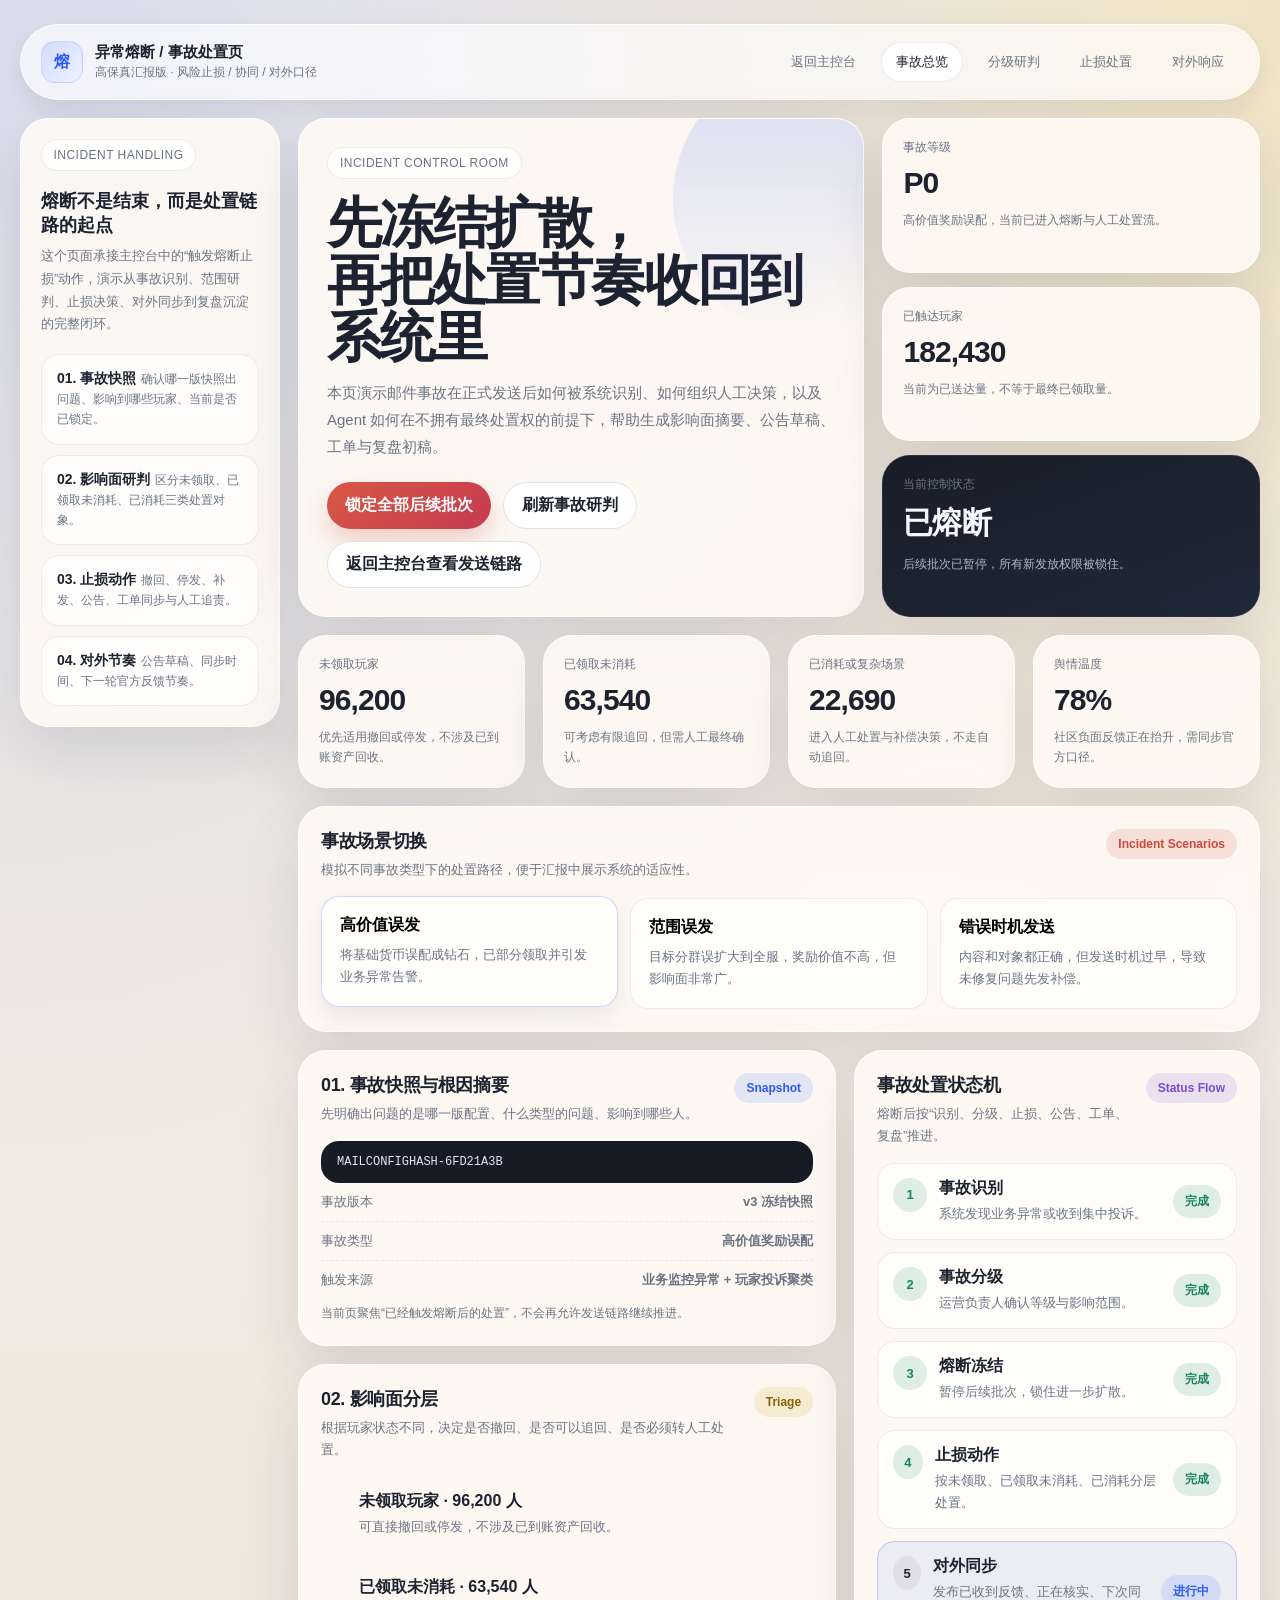
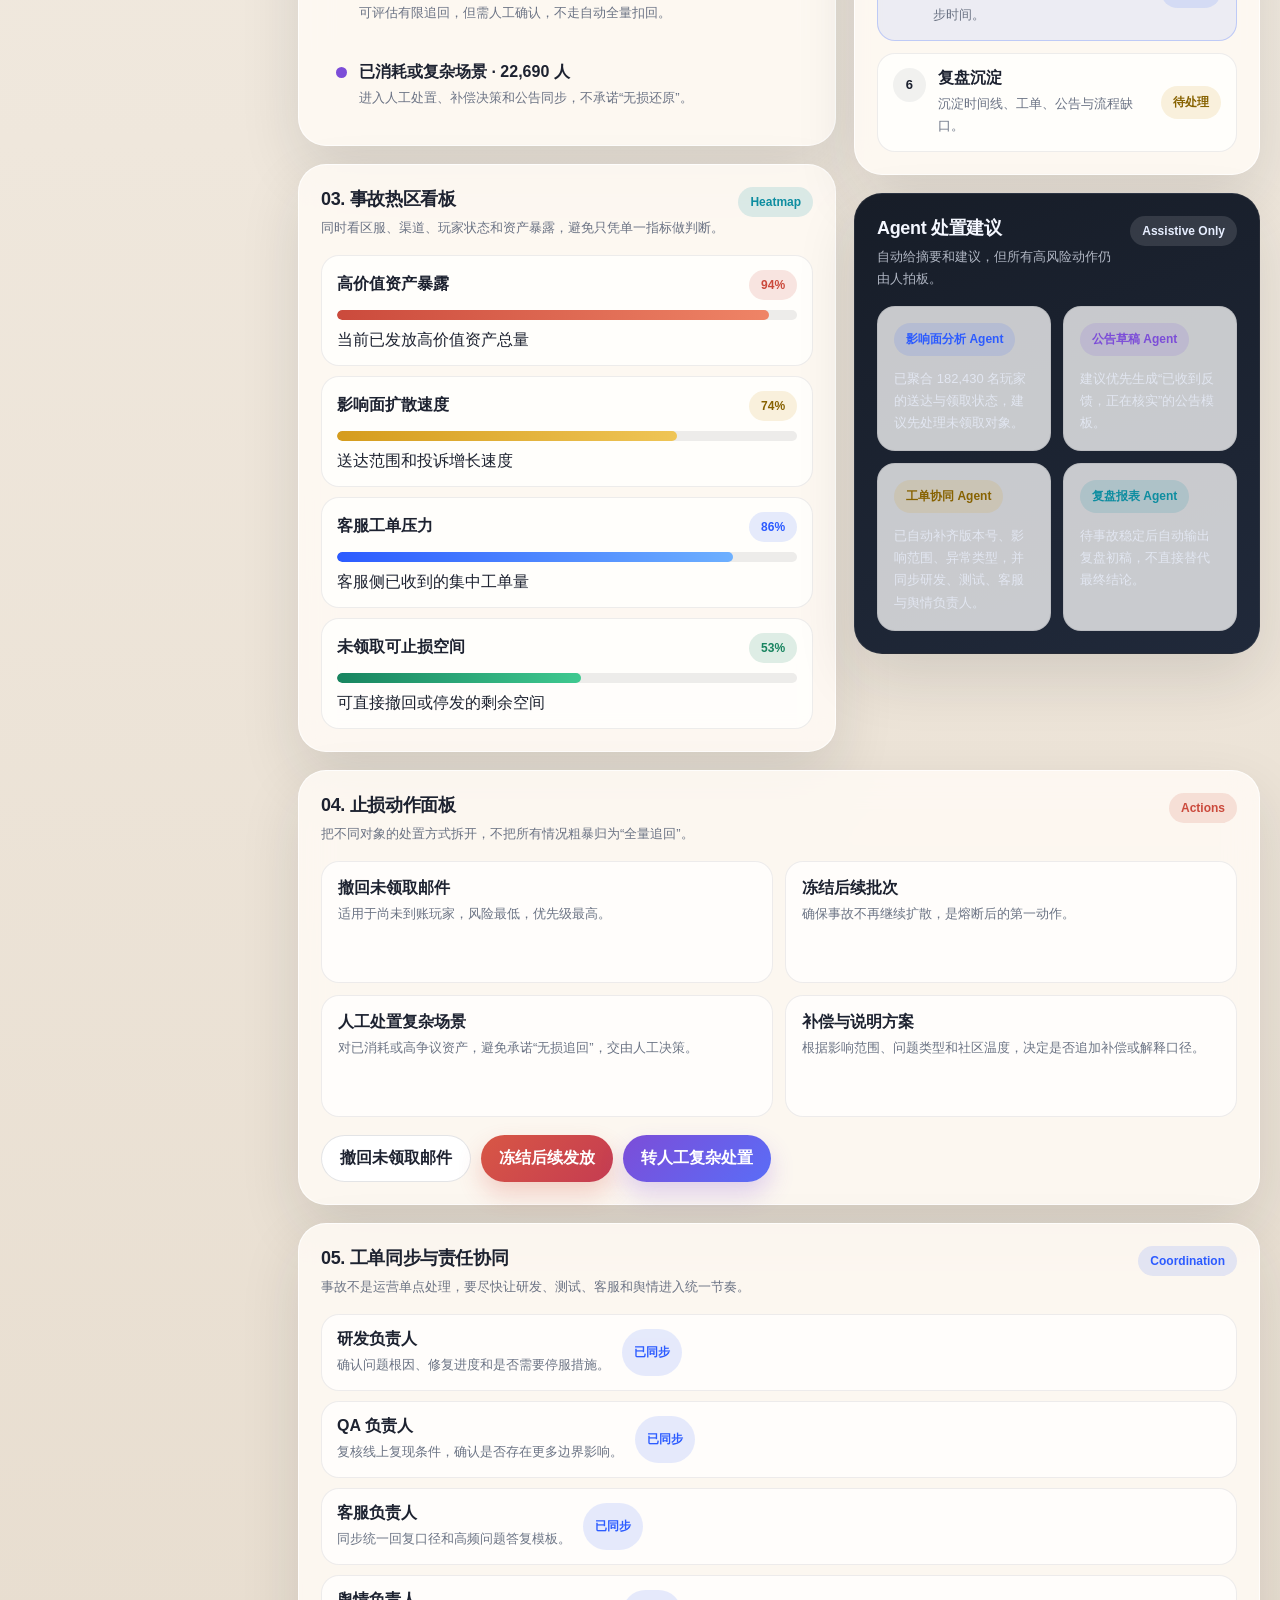
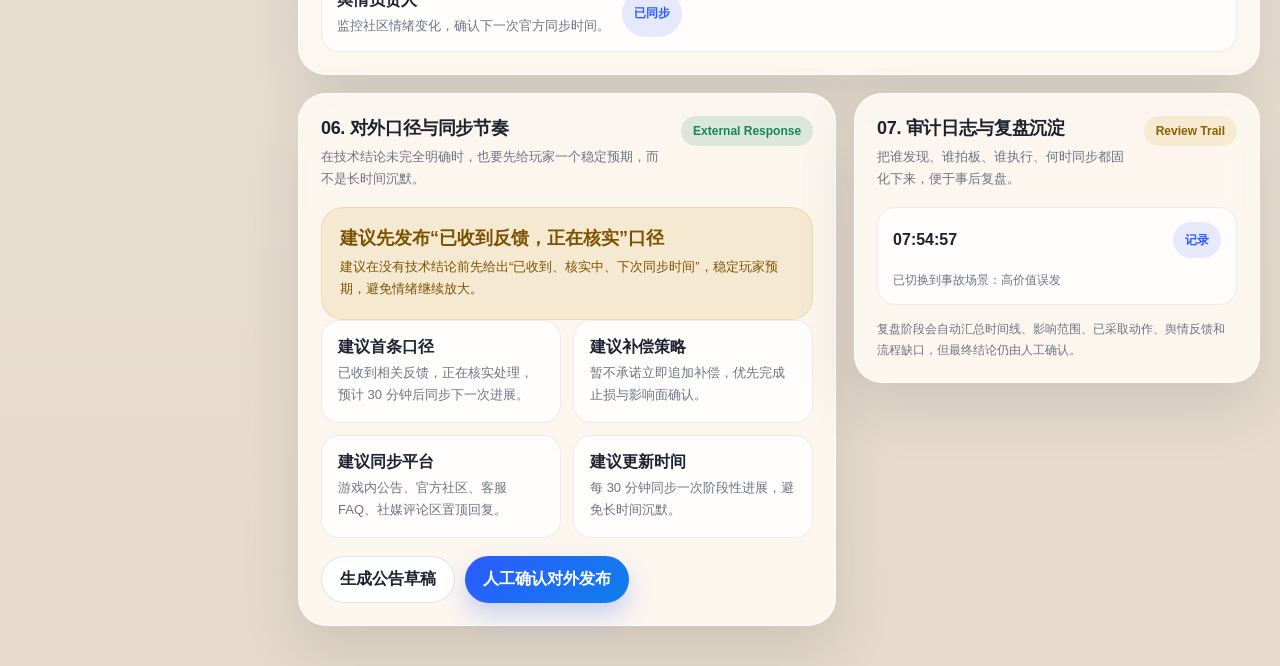
==== incident-response-prototype.html @ aea5e00c "Add mail platform prototype site" ====
<!DOCTYPE html>
<html lang="zh-CN">
<head>
  <meta charset="UTF-8" />
  <meta name="viewport" content="width=device-width, initial-scale=1.0" />
  <title>邮件发放平台原型 · 异常熔断 / 事故处置</title>
  <link rel="stylesheet" href="./prototype-assets/ui.css" />
</head>
<body>
  <div class="app-shell">
    <header class="topbar">
      <div class="brand">
        <div class="brand-mark">熔</div>
        <div class="brand-text">
          <strong>异常熔断 / 事故处置页</strong>
          <span>高保真汇报版 · 风险止损 / 协同 / 对外口径</span>
        </div>
      </div>
      <nav class="topnav">
        <a href="./mail-platform-prototype.html">返回主控台</a>
        <a href="#incidentOverview" class="active">事故总览</a>
        <a href="#triage">分级研判</a>
        <a href="#actions">止损处置</a>
        <a href="#response">对外响应</a>
      </nav>
    </header>

    <div class="layout">
      <aside class="sidebar">
        <div class="hero-eyebrow">Incident Handling</div>
        <h3>熔断不是结束，而是处置链路的起点</h3>
        <p>
          这个页面承接主控台中的“触发熔断止损”动作，演示从事故识别、范围研判、止损决策、对外同步到复盘沉淀的完整闭环。
        </p>
        <div class="side-links">
          <a class="side-link" href="#incidentOverview">
            <strong>01. 事故快照</strong>
            <span>确认哪一版快照出问题、影响到哪些玩家、当前是否已锁定。</span>
          </a>
          <a class="side-link" href="#triage">
            <strong>02. 影响面研判</strong>
            <span>区分未领取、已领取未消耗、已消耗三类处置对象。</span>
          </a>
          <a class="side-link" href="#actions">
            <strong>03. 止损动作</strong>
            <span>撤回、停发、补发、公告、工单同步与人工追责。</span>
          </a>
          <a class="side-link" href="#response">
            <strong>04. 对外节奏</strong>
            <span>公告草稿、同步时间、下一轮官方反馈节奏。</span>
          </a>
        </div>
      </aside>

      <main class="content">
        <section id="incidentOverview" class="hero-grid">
          <article class="hero-card">
            <div class="hero-eyebrow">Incident Control Room</div>
            <h1>先冻结扩散，<br />再把处置节奏收回到系统里</h1>
            <p>
              本页演示邮件事故在正式发送后如何被系统识别、如何组织人工决策，以及 Agent 如何在不拥有最终处置权的前提下，帮助生成影响面摘要、公告草稿、工单与复盘初稿。
            </p>
            <div class="hero-actions">
              <button class="btn btn-danger" id="btnLockAll">锁定全部后续批次</button>
              <button class="btn btn-secondary" id="btnRefreshIncident">刷新事故研判</button>
              <a class="btn btn-secondary" href="./mail-platform-prototype.html">返回主控台查看发送链路</a>
            </div>
          </article>

          <div class="metric-rail">
            <article class="metric-card">
              <small>事故等级</small>
              <strong id="incidentLevel">P0</strong>
              <p id="incidentLevelCopy">高价值资产误发，已触发系统熔断，需立即研判影响范围。</p>
            </article>
            <article class="metric-card">
              <small>已触达玩家</small>
              <strong id="incidentReach">182,430</strong>
              <p id="incidentReachCopy">当前为已送达量，不等于最终已领取量。</p>
            </article>
            <article class="metric-card dark-card">
              <small>当前控制状态</small>
              <strong id="incidentControl">已熔断</strong>
              <p id="incidentControlCopy">后续批次已暂停，进入事故处置流。</p>
            </article>
          </div>
        </section>

        <section class="summary-grid">
          <article class="metric-card">
            <small>未领取玩家</small>
            <strong id="metricUnread">96,200</strong>
            <p>优先适用撤回或停发，不涉及已到账资产回收。</p>
          </article>
          <article class="metric-card">
            <small>已领取未消耗</small>
            <strong id="metricClaimed">63,540</strong>
            <p>可考虑有限追回，但需人工最终确认。</p>
          </article>
          <article class="metric-card">
            <small>已消耗或复杂场景</small>
            <strong id="metricConsumed">22,690</strong>
            <p>进入人工处置与补偿决策，不走自动追回。</p>
          </article>
          <article class="metric-card">
            <small>舆情温度</small>
            <strong id="metricSentiment">78%</strong>
            <p>社区负面反馈正在抬升，需同步官方口径。</p>
          </article>
        </section>

        <section class="card">
          <div class="section-head">
            <div>
              <h2>事故场景切换</h2>
              <p>模拟不同事故类型下的处置路径，便于汇报中展示系统的适应性。</p>
            </div>
            <span class="pill red">Incident Scenarios</span>
          </div>
          <div class="scenario-row" id="incidentScenarios"></div>
        </section>

        <section id="triage" class="incident-grid">
          <div class="stack">
            <article class="card">
              <div class="section-head">
                <div>
                  <h2>01. 事故快照与根因摘要</h2>
                  <p>先明确出问题的是哪一版配置、什么类型的问题、影响到哪些人。</p>
                </div>
                <span class="pill blue">Snapshot</span>
              </div>
              <div class="snapshot-box">
                <div class="hash-box" id="incidentHash">MAILCONFIGHASH-6FD21A3B</div>
                <div class="snapshot-row">
                  <span>事故版本</span>
                  <strong id="incidentVersion">v3 冻结快照</strong>
                </div>
                <div class="snapshot-row">
                  <span>事故类型</span>
                  <strong id="incidentType">高价值奖励误配</strong>
                </div>
                <div class="snapshot-row">
                  <span>触发来源</span>
                  <strong id="incidentSource">业务监控异常 + 玩家投诉聚类</strong>
                </div>
              </div>
              <div class="helper" id="incidentHint">
                当前页聚焦“已经触发熔断后的处置”，不会再允许发送链路继续推进。
              </div>
            </article>

            <article class="card">
              <div class="section-head">
                <div>
                  <h2>02. 影响面分层</h2>
                  <p>根据玩家状态不同，决定是否撤回、是否可以追回、是否必须转人工处置。</p>
                </div>
                <span class="pill gold">Triage</span>
              </div>
              <div class="checklist" id="triageList"></div>
            </article>

            <article class="card">
              <div class="section-head">
                <div>
                  <h2>03. 事故热区看板</h2>
                  <p>同时看区服、渠道、玩家状态和资产暴露，避免只凭单一指标做判断。</p>
                </div>
                <span class="pill teal">Heatmap</span>
              </div>
              <div class="heatmap" id="incidentHeatmap"></div>
            </article>
          </div>

          <div class="stack">
            <article class="card">
              <div class="section-head">
                <div>
                  <h2>事故处置状态机</h2>
                  <p>熔断后按“识别、分级、止损、公告、工单、复盘”推进。</p>
                </div>
                <span class="pill violet">Status Flow</span>
              </div>
              <div class="timeline-list" id="incidentTimeline"></div>
            </article>

            <article class="card dark-card">
              <div class="section-head">
                <div>
                  <h2>Agent 处置建议</h2>
                  <p>自动给摘要和建议，但所有高风险动作仍由人拍板。</p>
                </div>
                <span class="pill dark">Assistive Only</span>
              </div>
              <div class="agent-grid" id="incidentAgents"></div>
            </article>
          </div>
        </section>

        <section id="actions" class="double-grid">
          <article class="card">
            <div class="section-head">
              <div>
                <h2>04. 止损动作面板</h2>
                <p>把不同对象的处置方式拆开，不把所有情况粗暴归为“全量追回”。</p>
              </div>
              <span class="pill red">Actions</span>
            </div>
            <div class="decision-grid" id="actionGrid"></div>
            <div class="action-row">
              <button class="btn btn-secondary" id="btnWithdraw">撤回未领取邮件</button>
              <button class="btn btn-danger" id="btnStopSend">冻结后续发放</button>
              <button class="btn btn-violet" id="btnManualCase">转人工复杂处置</button>
            </div>
          </article>

          <article class="card">
            <div class="section-head">
              <div>
                <h2>05. 工单同步与责任协同</h2>
                <p>事故不是运营单点处理，要尽快让研发、测试、客服和舆情进入统一节奏。</p>
              </div>
              <span class="pill blue">Coordination</span>
            </div>
            <div class="command-list" id="commandList"></div>
          </article>
        </section>

        <section id="response" class="incident-grid">
          <article class="card">
            <div class="section-head">
              <div>
                <h2>06. 对外口径与同步节奏</h2>
                <p>在技术结论未完全明确时，也要先给玩家一个稳定预期，而不是长时间沉默。</p>
              </div>
              <span class="pill green">External Response</span>
            </div>
            <div class="banner warn" id="responseBanner">
              <h3 id="responseTitle">建议先发布“已收到反馈，正在核实”口径</h3>
              <p id="responseCopy">当前事故仍在统计影响范围，建议先给出下一次同步时间，避免不确定性放大玩家情绪。</p>
            </div>
            <div class="mini-grid" id="responseCards"></div>
            <div class="action-row">
              <button class="btn btn-secondary" id="btnDraftNotice">生成公告草稿</button>
              <button class="btn btn-primary" id="btnConfirmNotice">人工确认对外发布</button>
            </div>
          </article>

          <article class="card">
            <div class="section-head">
              <div>
                <h2>07. 审计日志与复盘沉淀</h2>
                <p>把谁发现、谁拍板、谁执行、何时同步都固化下来，便于事后复盘。</p>
              </div>
              <span class="pill gold">Review Trail</span>
            </div>
            <div class="log-list" id="incidentLogs"></div>
            <div class="footer-note">
              复盘阶段会自动汇总时间线、影响范围、已采取动作、舆情反馈和流程缺口，但最终结论仍由人工确认。
            </div>
          </article>
        </section>
      </main>
    </div>
  </div>

  <script>
    const incidentScenarios = {
      reward: {
        key: "reward",
        name: "高价值误发",
        desc: "将基础货币误配成钻石，已部分领取并引发业务异常告警。",
        level: "P0",
        type: "高价值奖励误配",
        reach: 182430,
        unread: 96200,
        claimed: 63540,
        consumed: 22690,
        sentiment: 78,
        source: "业务监控异常 + 玩家投诉聚类",
        response: "建议先发布“已收到反馈，正在核实”口径"
      },
      segment: {
        key: "segment",
        name: "范围误发",
        desc: "目标分群误扩大到全服，奖励价值不高，但影响面非常广。",
        level: "P1",
        type: "目标范围漂移",
        reach: 628500,
        unread: 371200,
        claimed: 191300,
        consumed: 66000,
        sentiment: 64,
        source: "目标人数偏差告警 + 客服集中反馈",
        response: "建议先解释受影响范围，并同步下一轮核实节点"
      },
      schedule: {
        key: "schedule",
        name: "错误时机发送",
        desc: "内容和对象都正确，但发送时机过早，导致未修复问题先发补偿。",
        level: "P2",
        type: "发送窗口配置错误",
        reach: 86420,
        unread: 47200,
        claimed: 28140,
        consumed: 11080,
        sentiment: 42,
        source: "研发未确认修复 + 社区误解补偿含义",
        response: "建议先同步修复进度，再说明补偿目的"
      }
    };

    const incidentState = {
      current: "reward",
      locked: true,
      noticeDrafted: false,
      noticeApproved: false,
      actions: [],
      logs: []
    };

    const triageTemplates = {
      unread: ["red", "未领取玩家", "可直接撤回或停发，不涉及已到账资产回收。"],
      claimed: ["gold", "已领取未消耗", "可评估有限追回，但需人工确认，不走自动全量扣回。"],
      consumed: ["violet", "已消耗或复杂场景", "进入人工处置、补偿决策和公告同步，不承诺“无损还原”。"]
    };

    const incidentTimeline = [
      ["detect", "事故识别", "系统发现业务异常或收到集中投诉。"],
      ["grade", "事故分级", "运营负责人确认等级与影响范围。"],
      ["freeze", "熔断冻结", "暂停后续批次，锁住进一步扩散。"],
      ["actions", "止损动作", "按未领取、已领取未消耗、已消耗分层处置。"],
      ["notice", "对外同步", "发布已收到反馈、正在核实、下次同步时间。"],
      ["review", "复盘沉淀", "沉淀时间线、工单、公告与流程缺口。"]
    ];

    const els = {};

    function bind() {
      [
        "incidentScenarios", "incidentLevel", "incidentLevelCopy", "incidentReach", "incidentReachCopy", "incidentControl",
        "incidentControlCopy", "metricUnread", "metricClaimed", "metricConsumed", "metricSentiment", "incidentHash",
        "incidentVersion", "incidentType", "incidentSource", "incidentHint", "triageList", "incidentHeatmap", "incidentTimeline",
        "incidentAgents", "actionGrid", "commandList", "responseBanner", "responseTitle", "responseCopy", "responseCards",
        "incidentLogs", "btnLockAll", "btnRefreshIncident", "btnWithdraw", "btnStopSend", "btnManualCase", "btnDraftNotice",
        "btnConfirmNotice"
      ].forEach((id) => { els[id] = document.getElementById(id); });
    }

    function scenario() {
      return incidentScenarios[incidentState.current];
    }

    function pushLog(text, tone = "info") {
      const time = new Date().toLocaleTimeString("zh-CN", { hour: "2-digit", minute: "2-digit", second: "2-digit" });
      incidentState.logs.unshift({ time, text, tone });
      incidentState.logs = incidentState.logs.slice(0, 8);
    }

    function loadScenario(key) {
      incidentState.current = key;
      incidentState.noticeDrafted = false;
      incidentState.noticeApproved = false;
      incidentState.actions = [];
      incidentState.logs = [];
      pushLog(`已切换到事故场景：${incidentScenarios[key].name}`, "info");
      render();
    }

    function renderScenarioButtons() {
      els.incidentScenarios.innerHTML = "";
      Object.values(incidentScenarios).forEach((item) => {
        const btn = document.createElement("button");
        btn.type = "button";
        btn.className = `scenario-btn ${incidentState.current === item.key ? "active" : ""}`;
        btn.innerHTML = `<strong>${item.name}</strong><p>${item.desc}</p>`;
        btn.addEventListener("click", () => loadScenario(item.key));
        els.incidentScenarios.appendChild(btn);
      });
    }

    function renderSummary() {
      const s = scenario();
      els.incidentLevel.textContent = s.level;
      els.incidentLevelCopy.textContent = `${s.type}，当前已进入熔断与人工处置流。`;
      els.incidentReach.textContent = s.reach.toLocaleString();
      els.incidentReachCopy.textContent = "当前为已送达量，不等于最终已领取量。";
      els.incidentControl.textContent = "已熔断";
      els.incidentControlCopy.textContent = "后续批次已暂停，所有新发放权限被锁住。";
      els.metricUnread.textContent = s.unread.toLocaleString();
      els.metricClaimed.textContent = s.claimed.toLocaleString();
      els.metricConsumed.textContent = s.consumed.toLocaleString();
      els.metricSentiment.textContent = `${s.sentiment}%`;
      els.incidentHash.textContent = "MAILCONFIGHASH-6FD21A3B";
      els.incidentVersion.textContent = "v3 冻结快照";
      els.incidentType.textContent = s.type;
      els.incidentSource.textContent = s.source;
    }

    function renderTriage() {
      const s = scenario();
      const triageData = [
        ["unread", s.unread],
        ["claimed", s.claimed],
        ["consumed", s.consumed]
      ];
      els.triageList.innerHTML = "";
      triageData.forEach(([key, value]) => {
        const [tone, title, desc] = triageTemplates[key];
        const node = document.createElement("div");
        node.className = "check-item";
        node.innerHTML = `
          <span class="dot ${tone}"></span>
          <div>
            <strong>${title} · ${value.toLocaleString()} 人</strong>
            <p>${desc}</p>
          </div>
        `;
        els.triageList.appendChild(node);
      });
    }

    function renderHeatmap() {
      const s = scenario();
      const items = [
        ["red", "高价值资产暴露", s.key === "reward" ? 94 : s.key === "segment" ? 52 : 28, "当前已发放高价值资产总量"],
        ["gold", "影响面扩散速度", s.key === "segment" ? 91 : s.key === "reward" ? 74 : 43, "送达范围和投诉增长速度"],
        ["blue", "客服工单压力", s.key === "segment" ? 79 : s.key === "reward" ? 86 : 48, "客服侧已收到的集中工单量"],
        ["green", "未领取可止损空间", s.unread / s.reach * 100, "可直接撤回或停发的剩余空间"]
      ];
      els.incidentHeatmap.innerHTML = "";
      items.forEach(([tone, title, value, desc]) => {
        const node = document.createElement("div");
        node.className = "heat-item";
        node.innerHTML = `
          <div class="heat-item-head">
            <strong>${title}</strong>
            <span class="pill ${tone}">${Math.round(value)}%</span>
          </div>
          <div class="bar ${tone}"><span style="width:${Math.round(value)}%"></span></div>
          <p style="margin:10px 0 0;">${desc}</p>
        `;
        els.incidentHeatmap.appendChild(node);
      });
    }

    function renderTimeline() {
      els.incidentTimeline.innerHTML = "";
      incidentTimeline.forEach(([key, title, desc], index) => {
        let status = "done";
        if (key === "notice" && !incidentState.noticeApproved) status = incidentState.noticeDrafted ? "active" : "active";
        if (key === "review" && !incidentState.noticeApproved) status = "";
        const node = document.createElement("div");
        node.className = `timeline-card ${status}`.trim();
        node.innerHTML = `
          <div class="timeline-main">
            <div class="step-no">${index + 1}</div>
            <div>
              <strong>${title}</strong>
              <p>${desc}</p>
            </div>
          </div>
          <span class="pill ${status === "done" ? "green" : status === "active" ? "blue" : "gold"}">
            ${status === "done" ? "完成" : status === "active" ? "进行中" : "待处理"}
          </span>
        `;
        els.incidentTimeline.appendChild(node);
      });
    }

    function renderAgents() {
      const s = scenario();
      const cards = [
        ["blue", "影响面分析 Agent", `已聚合 ${s.reach.toLocaleString()} 名玩家的送达与领取状态，建议先处理未领取对象。`],
        ["violet", "公告草稿 Agent", incidentState.noticeDrafted ? "已生成公告草稿，等待人工修改并确认发布时间。" : "建议优先生成“已收到反馈，正在核实”的公告模板。"],
        ["gold", "工单协同 Agent", "已自动补齐版本号、影响范围、异常类型，并同步研发、测试、客服与舆情负责人。"],
        ["teal", "复盘报表 Agent", incidentState.noticeApproved ? "已开始汇总时间线、动作记录和流程缺口。" : "待事故稳定后自动输出复盘初稿，不直接替代最终结论。"]
      ];
      els.incidentAgents.innerHTML = "";
      cards.forEach(([tone, title, desc]) => {
        const card = document.createElement("div");
        card.className = "agent-card";
        card.innerHTML = `<span class="pill ${tone}">${title}</span><p style="margin-top:12px;">${desc}</p>`;
        els.incidentAgents.appendChild(card);
      });
    }

    function renderActions() {
      const cards = [
        ["撤回未领取邮件", "适用于尚未到账玩家，风险最低，优先级最高。"],
        ["冻结后续批次", "确保事故不再继续扩散，是熔断后的第一动作。"],
        ["人工处置复杂场景", "对已消耗或高争议资产，避免承诺“无损追回”，交由人工决策。"],
        ["补偿与说明方案", "根据影响范围、问题类型和社区温度，决定是否追加补偿或解释口径。"]
      ];
      els.actionGrid.innerHTML = "";
      cards.forEach(([title, desc]) => {
        const node = document.createElement("div");
        node.className = "decision-card";
        node.innerHTML = `<strong>${title}</strong><p>${desc}</p>`;
        els.actionGrid.appendChild(node);
      });
    }

    function renderCommands() {
      const items = [
        ["研发负责人", "确认问题根因、修复进度和是否需要停服措施。"],
        ["QA 负责人", "复核线上复现条件，确认是否存在更多边界影响。"],
        ["客服负责人", "同步统一回复口径和高频问题答复模板。"],
        ["舆情负责人", "监控社区情绪变化，确认下一次官方同步时间。"]
      ];
      els.commandList.innerHTML = "";
      items.forEach(([title, desc]) => {
        const node = document.createElement("div");
        node.className = "command-card";
        node.innerHTML = `<div><strong>${title}</strong><p>${desc}</p></div><span class="pill blue">已同步</span>`;
        els.commandList.appendChild(node);
      });
    }

    function renderResponse() {
      const s = scenario();
      els.responseTitle.textContent = s.response;
      els.responseCopy.textContent = "建议在没有技术结论前先给出“已收到、核实中、下次同步时间”，稳定玩家预期，避免情绪继续放大。";

      const cards = [
        ["建议首条口径", "已收到相关反馈，正在核实处理，预计 30 分钟后同步下一次进展。"],
        ["建议补偿策略", s.key === "reward" ? "暂不承诺立即追加补偿，优先完成止损与影响面确认。" : "补偿策略需等影响范围确认后再定。"],
        ["建议同步平台", "游戏内公告、官方社区、客服 FAQ、社媒评论区置顶回复。"],
        ["建议更新时间", "每 30 分钟同步一次阶段性进展，避免长时间沉默。"]
      ];
      els.responseCards.innerHTML = "";
      cards.forEach(([title, desc]) => {
        const node = document.createElement("div");
        node.className = "mini-card";
        node.innerHTML = `<strong>${title}</strong><p>${desc}</p>`;
        els.responseCards.appendChild(node);
      });
    }

    function renderLogs() {
      els.incidentLogs.innerHTML = "";
      incidentState.logs.forEach((entry) => {
        const tone = entry.tone === "danger" ? "red" : entry.tone === "success" ? "green" : entry.tone === "info" ? "blue" : "gold";
        const node = document.createElement("div");
        node.className = "log-item";
        node.innerHTML = `
          <div class="log-head">
            <strong>${entry.time}</strong>
            <span class="pill ${tone}">${entry.tone === "danger" ? "高危" : entry.tone === "success" ? "成功" : entry.tone === "info" ? "记录" : "提示"}</span>
          </div>
          <span>${entry.text}</span>
        `;
        els.incidentLogs.appendChild(node);
      });
    }

    function render() {
      renderScenarioButtons();
      renderSummary();
      renderTriage();
      renderHeatmap();
      renderTimeline();
      renderAgents();
      renderActions();
      renderCommands();
      renderResponse();
      renderLogs();
    }

    function attach() {
      els.btnLockAll.addEventListener("click", () => {
        pushLog("已确认锁定全部后续批次，正式发送权限维持冻结。", "danger");
        render();
      });

      els.btnRefreshIncident.addEventListener("click", () => {
        pushLog("已刷新事故研判：影响范围、领取状态与舆情温度已更新。", "info");
        render();
      });

      els.btnWithdraw.addEventListener("click", () => {
        pushLog("已执行未领取邮件撤回计划，优先回收未到账对象。", "success");
        render();
      });

      els.btnStopSend.addEventListener("click", () => {
        pushLog("后续批次冻结状态已确认，系统不再允许继续扩量发送。", "danger");
        render();
      });

      els.btnManualCase.addEventListener("click", () => {
        pushLog("已将已消耗和高争议对象转入人工处置队列。", "info");
        render();
      });

      els.btnDraftNotice.addEventListener("click", () => {
        incidentState.noticeDrafted = true;
        pushLog("公告草稿已生成，待人工确认正式发布内容。", "success");
        render();
      });

      els.btnConfirmNotice.addEventListener("click", () => {
        incidentState.noticeApproved = true;
        pushLog("人工已确认对外口径，公告进入正式发布节奏。", "success");
        render();
      });
    }

    bind();
    attach();
    loadScenario("reward");
  </script>
</body>
</html>
---- prototype-assets/ui.css ----
:root {
  --bg: #efe7dc;
  --bg-deep: #e5dacb;
  --surface: rgba(255, 251, 245, 0.86);
  --surface-strong: rgba(255, 255, 255, 0.92);
  --surface-dark: #161b25;
  --ink: #1d2230;
  --muted: #6b7384;
  --line: rgba(29, 34, 48, 0.12);
  --line-strong: rgba(29, 34, 48, 0.2);
  --blue: #2c5bff;
  --blue-soft: rgba(44, 91, 255, 0.12);
  --gold: #d59c1d;
  --gold-soft: rgba(213, 156, 29, 0.14);
  --green: #18845f;
  --green-soft: rgba(24, 132, 95, 0.14);
  --red: #cb4a3c;
  --red-soft: rgba(203, 74, 60, 0.14);
  --violet: #7c4dd8;
  --violet-soft: rgba(124, 77, 216, 0.14);
  --teal: #0d8da0;
  --teal-soft: rgba(13, 141, 160, 0.14);
  --shadow: 0 24px 60px rgba(25, 30, 42, 0.12);
  --shadow-soft: 0 10px 24px rgba(25, 30, 42, 0.08);
  --radius-xl: 28px;
  --radius-lg: 22px;
  --radius-md: 18px;
  --radius-sm: 14px;
}

* {
  box-sizing: border-box;
}

html {
  scroll-behavior: smooth;
}

body {
  margin: 0;
  min-height: 100vh;
  color: var(--ink);
  font-family: "Avenir Next", "PingFang SC", "Hiragino Sans GB", "Noto Serif SC", sans-serif;
  background:
    radial-gradient(circle at 0% 0%, rgba(44, 91, 255, 0.15), transparent 30%),
    radial-gradient(circle at 100% 0%, rgba(213, 156, 29, 0.18), transparent 24%),
    linear-gradient(180deg, #f7f2ea 0%, var(--bg) 45%, var(--bg-deep) 100%);
}

a {
  color: inherit;
  text-decoration: none;
}

button,
input,
select,
textarea {
  font: inherit;
}

.app-shell {
  width: min(1520px, calc(100vw - 40px));
  margin: 24px auto 40px;
}

.topbar {
  display: flex;
  align-items: center;
  justify-content: space-between;
  gap: 16px;
  padding: 16px 20px;
  border-radius: 999px;
  background: rgba(255, 255, 255, 0.66);
  border: 1px solid rgba(255, 255, 255, 0.82);
  box-shadow: var(--shadow-soft);
  backdrop-filter: blur(14px);
  margin-bottom: 18px;
}

.brand {
  display: flex;
  align-items: center;
  gap: 12px;
}

.brand-mark {
  width: 42px;
  height: 42px;
  border-radius: 14px;
  background:
    linear-gradient(135deg, rgba(44, 91, 255, 0.22), rgba(44, 91, 255, 0.08)),
    #fff;
  border: 1px solid rgba(44, 91, 255, 0.14);
  display: grid;
  place-items: center;
  font-weight: 900;
  color: var(--blue);
}

.brand-text strong,
.metric-card strong,
.card h2,
.card h3,
.timeline-card strong,
.log-item strong,
.agent-card strong,
.mini-card strong,
.sample-card strong,
.decision-card strong {
  display: block;
}

.brand-text strong {
  font-size: 15px;
}

.brand-text span {
  display: block;
  color: var(--muted);
  font-size: 12px;
  margin-top: 2px;
}

.topnav {
  display: flex;
  align-items: center;
  gap: 10px;
  flex-wrap: wrap;
}

.topnav a {
  padding: 10px 14px;
  border-radius: 999px;
  color: var(--muted);
  font-size: 13px;
  border: 1px solid transparent;
  transition: 160ms ease;
}

.topnav a.active,
.topnav a:hover {
  color: var(--ink);
  background: rgba(255, 255, 255, 0.88);
  border-color: rgba(29, 34, 48, 0.08);
}

.layout {
  display: grid;
  grid-template-columns: 260px minmax(0, 1fr);
  gap: 18px;
  align-items: start;
}

.sidebar,
.card,
.hero-card,
.metric-card {
  background: var(--surface);
  border: 1px solid rgba(255, 255, 255, 0.78);
  box-shadow: var(--shadow);
  backdrop-filter: blur(16px);
}

.sidebar {
  position: sticky;
  top: 24px;
  padding: 20px;
  border-radius: var(--radius-xl);
}

.sidebar .eyebrow,
.hero-eyebrow {
  display: inline-flex;
  align-items: center;
  gap: 8px;
  padding: 8px 12px;
  border-radius: 999px;
  font-size: 12px;
  letter-spacing: 0.04em;
  text-transform: uppercase;
  color: var(--muted);
  background: rgba(255, 255, 255, 0.84);
  border: 1px solid rgba(29, 34, 48, 0.08);
}

.sidebar h3 {
  margin: 18px 0 8px;
  font-size: 18px;
}

.sidebar p {
  margin: 0 0 18px;
  color: var(--muted);
  line-height: 1.75;
  font-size: 13px;
}

.side-links,
.side-metrics {
  display: grid;
  gap: 10px;
}

.side-link,
.side-metric {
  border-radius: var(--radius-md);
  padding: 14px 15px;
  background: rgba(255, 255, 255, 0.76);
  border: 1px solid rgba(29, 34, 48, 0.08);
}

.side-link strong,
.side-metric strong {
  font-size: 14px;
  margin-bottom: 6px;
}

.side-link span,
.side-metric span {
  color: var(--muted);
  font-size: 12px;
  line-height: 1.6;
}

.content {
  display: grid;
  gap: 18px;
}

.hero-grid,
.summary-grid,
.workbench,
.detail-grid,
.double-grid,
.incident-grid {
  display: grid;
  gap: 18px;
}

.hero-grid {
  grid-template-columns: 1.2fr 0.8fr;
}

.hero-card {
  border-radius: var(--radius-xl);
  padding: 28px;
  overflow: hidden;
  position: relative;
}

.hero-card::after {
  content: "";
  position: absolute;
  width: 280px;
  height: 280px;
  right: -90px;
  top: -60px;
  border-radius: 50%;
  background: linear-gradient(180deg, rgba(44, 91, 255, 0.18), rgba(44, 91, 255, 0));
}

.hero-card h1 {
  margin: 16px 0 12px;
  font-family: "Baskerville", "Songti SC", serif;
  font-size: clamp(34px, 4.3vw, 56px);
  line-height: 1.04;
  letter-spacing: -0.04em;
}

.hero-card p {
  max-width: 760px;
  margin: 0;
  color: var(--muted);
  line-height: 1.8;
  font-size: 15px;
}

.hero-actions {
  display: flex;
  flex-wrap: wrap;
  gap: 12px;
  margin-top: 22px;
}

.metric-rail {
  display: grid;
  gap: 14px;
}

.metric-card {
  border-radius: var(--radius-xl);
  padding: 20px;
}

.metric-card small {
  display: block;
  color: var(--muted);
  font-size: 12px;
  margin-bottom: 10px;
}

.metric-card strong {
  font-size: 30px;
  letter-spacing: -0.03em;
}

.metric-card p {
  color: var(--muted);
  font-size: 12px;
  line-height: 1.7;
  margin: 10px 0 0;
}

.summary-grid {
  grid-template-columns: repeat(4, minmax(0, 1fr));
}

.workbench,
.incident-grid {
  grid-template-columns: 1.14fr 0.86fr;
  align-items: start;
}

.stack {
  display: grid;
  gap: 18px;
}

.card {
  border-radius: var(--radius-xl);
  padding: 22px;
}

.section-head {
  display: flex;
  align-items: start;
  justify-content: space-between;
  gap: 14px;
  margin-bottom: 16px;
}

.section-head h2,
.section-head h3 {
  margin: 0;
  font-size: 18px;
  letter-spacing: -0.02em;
}

.section-head p {
  margin: 6px 0 0;
  color: var(--muted);
  font-size: 13px;
  line-height: 1.7;
}

.pill {
  display: inline-flex;
  align-items: center;
  gap: 8px;
  padding: 8px 12px;
  border-radius: 999px;
  font-size: 12px;
  font-weight: 700;
  white-space: nowrap;
}

.pill.blue { color: var(--blue); background: var(--blue-soft); }
.pill.gold { color: #876200; background: var(--gold-soft); }
.pill.green { color: var(--green); background: var(--green-soft); }
.pill.red { color: var(--red); background: var(--red-soft); }
.pill.violet { color: var(--violet); background: var(--violet-soft); }
.pill.teal { color: var(--teal); background: var(--teal-soft); }
.pill.dark { color: #e7eeff; background: rgba(255,255,255,0.12); }

.btn {
  appearance: none;
  border: 0;
  border-radius: 999px;
  padding: 12px 18px;
  font-weight: 800;
  cursor: pointer;
  transition: transform 160ms ease, box-shadow 160ms ease, opacity 160ms ease;
}

.btn:hover:not(:disabled) {
  transform: translateY(-1px);
}

.btn:disabled {
  opacity: 0.42;
  cursor: not-allowed;
}

.btn-primary {
  color: #fff;
  background: linear-gradient(135deg, #2c5bff, #0f7fea);
  box-shadow: 0 12px 24px rgba(44, 91, 255, 0.24);
}

.btn-secondary {
  color: var(--ink);
  background: rgba(255, 255, 255, 0.96);
  border: 1px solid rgba(29, 34, 48, 0.12);
}

.btn-danger {
  color: #fff;
  background: linear-gradient(135deg, #d85745, #c53c51);
  box-shadow: 0 12px 24px rgba(203, 74, 60, 0.24);
}

.btn-violet {
  color: #fff;
  background: linear-gradient(135deg, #7c4dd8, #5a6df7);
  box-shadow: 0 12px 24px rgba(124, 77, 216, 0.24);
}

.scenario-row,
.field-grid,
.chip-grid,
.agent-grid,
.sample-grid,
.mini-grid,
.decision-grid {
  display: grid;
  gap: 12px;
}

.scenario-row {
  grid-template-columns: repeat(3, minmax(0, 1fr));
}

.scenario-btn,
.sample-card,
.mini-card,
.agent-card,
.decision-card,
.log-item,
.timeline-card,
.heat-item,
.command-card {
  border-radius: var(--radius-md);
  border: 1px solid rgba(29, 34, 48, 0.08);
  background: rgba(255, 255, 255, 0.76);
}

.scenario-btn {
  text-align: left;
  padding: 18px;
  cursor: pointer;
  transition: 160ms ease;
}

.scenario-btn:hover,
.scenario-btn.active {
  transform: translateY(-2px);
  box-shadow: var(--shadow-soft);
  border-color: rgba(44, 91, 255, 0.24);
}

.scenario-btn p {
  margin: 8px 0 0;
  color: var(--muted);
  font-size: 13px;
  line-height: 1.7;
}

.field-grid {
  grid-template-columns: repeat(2, minmax(0, 1fr));
}

.field-grid .full {
  grid-column: 1 / -1;
}

.field {
  display: grid;
  gap: 8px;
}

.field label {
  font-size: 12px;
  color: var(--muted);
  font-weight: 700;
}

.field input,
.field select,
.field textarea {
  width: 100%;
  border-radius: var(--radius-sm);
  border: 1px solid rgba(29, 34, 48, 0.12);
  background: rgba(255, 255, 255, 0.96);
  padding: 14px 15px;
  color: var(--ink);
  outline: none;
  transition: border-color 150ms ease, box-shadow 150ms ease;
}

.field textarea {
  min-height: 96px;
  resize: vertical;
}

.field input:focus,
.field select:focus,
.field textarea:focus {
  border-color: rgba(44, 91, 255, 0.4);
  box-shadow: 0 0 0 4px rgba(44, 91, 255, 0.1);
}

.chip-grid {
  grid-template-columns: repeat(4, minmax(0, 1fr));
}

.chip {
  padding: 14px 15px;
  border-radius: var(--radius-md);
  background: rgba(255, 255, 255, 0.78);
  border: 1px solid rgba(29, 34, 48, 0.08);
}

.chip small {
  display: block;
  color: var(--muted);
  margin-bottom: 8px;
}

.chip strong {
  font-size: 18px;
}

.banner {
  padding: 18px;
  border-radius: var(--radius-lg);
  border: 1px solid transparent;
}

.banner.safe { background: var(--green-soft); border-color: rgba(24, 132, 95, 0.18); color: #105239; }
.banner.warn { background: var(--gold-soft); border-color: rgba(213, 156, 29, 0.24); color: #7a5200; }
.banner.danger { background: var(--red-soft); border-color: rgba(203, 74, 60, 0.22); color: #8a251a; }

.banner h3 {
  margin: 0 0 6px;
  font-size: 18px;
}

.banner p {
  margin: 0;
  line-height: 1.75;
  font-size: 13px;
}

.checklist,
.timeline-list,
.log-list,
.command-list {
  display: grid;
  gap: 10px;
}

.check-item,
.timeline-card,
.log-item,
.command-card {
  display: flex;
  gap: 12px;
  padding: 14px 15px;
}

.dot {
  width: 11px;
  height: 11px;
  margin-top: 5px;
  border-radius: 50%;
  flex: 0 0 auto;
}

.dot.safe { background: var(--green); }
.dot.warn { background: var(--gold); }
.dot.danger { background: var(--red); }
.dot.violet { background: var(--violet); }
.dot.blue { background: var(--blue); }

.check-item p,
.timeline-card p,
.sample-card p,
.mini-card p,
.agent-card p,
.decision-card p,
.command-card p {
  margin: 4px 0 0;
  color: var(--muted);
  font-size: 13px;
  line-height: 1.7;
}

.action-row {
  display: flex;
  flex-wrap: wrap;
  gap: 10px;
  margin-top: 18px;
}

.sample-grid,
.mini-grid,
.agent-grid,
.decision-grid {
  grid-template-columns: repeat(2, minmax(0, 1fr));
}

.sample-card,
.mini-card,
.agent-card,
.decision-card {
  padding: 16px;
}

.progress {
  height: 10px;
  border-radius: 999px;
  background: rgba(29, 34, 48, 0.08);
  overflow: hidden;
  margin-top: 14px;
}

.progress > span {
  display: block;
  height: 100%;
  border-radius: inherit;
  background: linear-gradient(90deg, #2c5bff, #5eb6ff);
}

.snapshot-box {
  display: grid;
  gap: 10px;
}

.hash-box {
  border-radius: var(--radius-md);
  padding: 14px 16px;
  background: var(--surface-dark);
  color: #dfe7ff;
  font-family: ui-monospace, SFMono-Regular, Menlo, Consolas, monospace;
  font-size: 12px;
  word-break: break-all;
}

.snapshot-row {
  display: flex;
  justify-content: space-between;
  gap: 14px;
  padding-bottom: 10px;
  border-bottom: 1px dashed rgba(29, 34, 48, 0.08);
  color: var(--muted);
  font-size: 13px;
}

.snapshot-row:last-child {
  padding-bottom: 0;
  border-bottom: 0;
}

.timeline-list {
  gap: 12px;
}

.timeline-card {
  align-items: center;
  justify-content: space-between;
}

.timeline-main {
  display: flex;
  gap: 12px;
  align-items: flex-start;
}

.step-no {
  width: 34px;
  height: 34px;
  border-radius: 50%;
  background: rgba(29, 34, 48, 0.06);
  display: grid;
  place-items: center;
  font-size: 13px;
  font-weight: 900;
}

.timeline-card.active {
  border-color: rgba(44, 91, 255, 0.24);
  background: rgba(44, 91, 255, 0.08);
}

.timeline-card.done .step-no {
  color: var(--green);
  background: rgba(24, 132, 95, 0.14);
}

.timeline-card.locked .step-no {
  color: var(--red);
  background: rgba(203, 74, 60, 0.14);
}

.log-item {
  flex-direction: column;
}

.log-head {
  display: flex;
  justify-content: space-between;
  gap: 12px;
  align-items: center;
}

.log-item span,
.footer-note,
.helper {
  color: var(--muted);
  font-size: 12px;
  line-height: 1.7;
}

.helper {
  margin-top: 14px;
}

.heatmap {
  display: grid;
  gap: 10px;
}

.heat-item {
  padding: 14px 15px;
}

.heat-item-head {
  display: flex;
  justify-content: space-between;
  gap: 12px;
  align-items: center;
  margin-bottom: 10px;
}

.bar {
  height: 10px;
  border-radius: 999px;
  background: rgba(29, 34, 48, 0.08);
  overflow: hidden;
}

.bar > span {
  display: block;
  height: 100%;
  border-radius: inherit;
}

.bar.blue > span { background: linear-gradient(90deg, #2c5bff, #6db0ff); }
.bar.red > span { background: linear-gradient(90deg, #cb4a3c, #ef8466); }
.bar.gold > span { background: linear-gradient(90deg, #d59c1d, #efc556); }
.bar.green > span { background: linear-gradient(90deg, #18845f, #3fc990); }

.footer-note {
  margin-top: 14px;
}

.dark-card {
  background: linear-gradient(160deg, #171d28, #20293a);
  color: #f4f7ff;
  border: 1px solid rgba(255, 255, 255, 0.06);
}

.dark-card p,
.dark-card .helper,
.dark-card .footer-note,
.dark-card .snapshot-row,
.dark-card .side-metric span {
  color: rgba(235, 241, 255, 0.72);
}

.dark-card .hash-box {
  background: rgba(255, 255, 255, 0.08);
}

.decision-card {
  min-height: 122px;
}

.inline-actions {
  display: flex;
  flex-wrap: wrap;
  gap: 8px;
  margin-top: 12px;
}

.page-link {
  display: inline-flex;
  align-items: center;
  gap: 8px;
  color: var(--blue);
  font-weight: 700;
}

@media (max-width: 1260px) {
  .layout,
  .workbench,
  .incident-grid,
  .hero-grid {
    grid-template-columns: 1fr;
  }

  .sidebar {
    position: static;
  }
}

@media (max-width: 980px) {
  .summary-grid,
  .scenario-row,
  .chip-grid,
  .field-grid,
  .sample-grid,
  .mini-grid,
  .agent-grid,
  .decision-grid {
    grid-template-columns: 1fr;
  }

  .app-shell {
    width: min(100vw - 20px, 1520px);
  }

  .topbar {
    border-radius: 28px;
    flex-direction: column;
    align-items: stretch;
  }

  .topnav {
    justify-content: flex-start;
  }
}
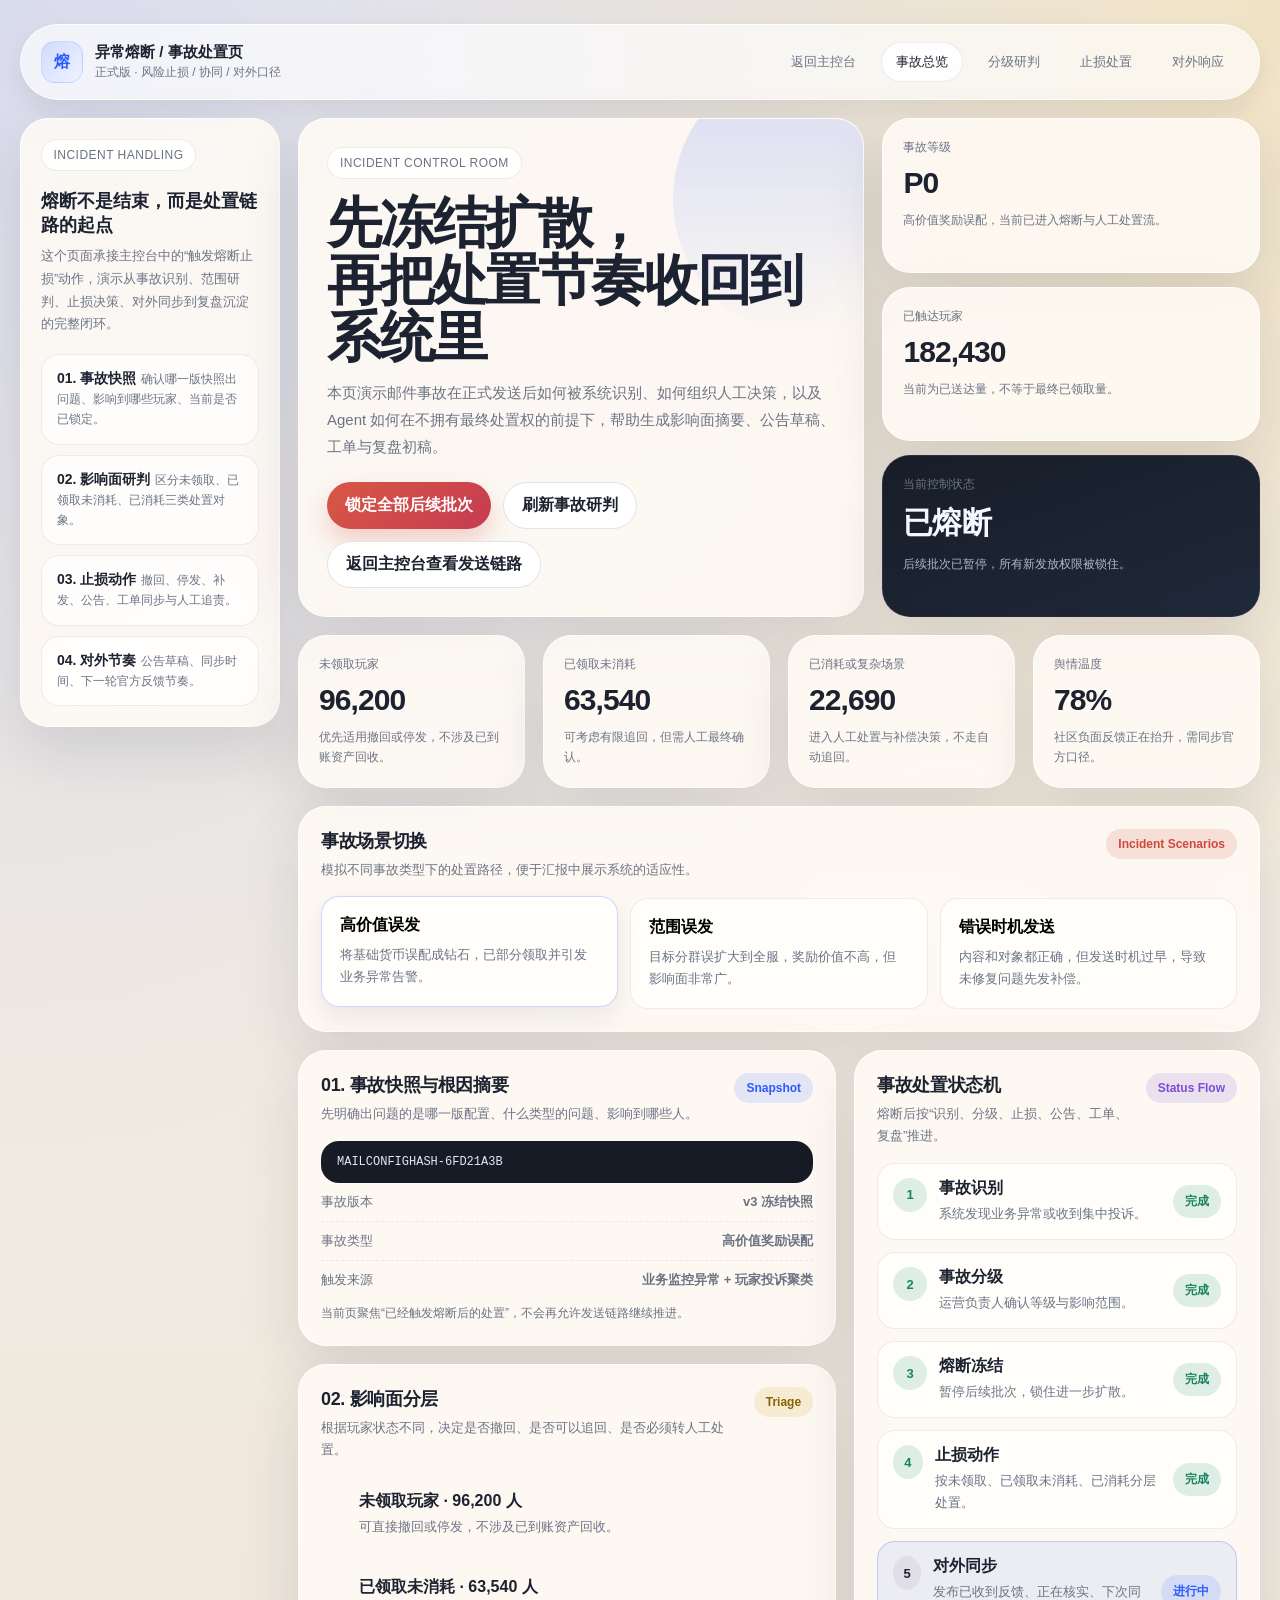
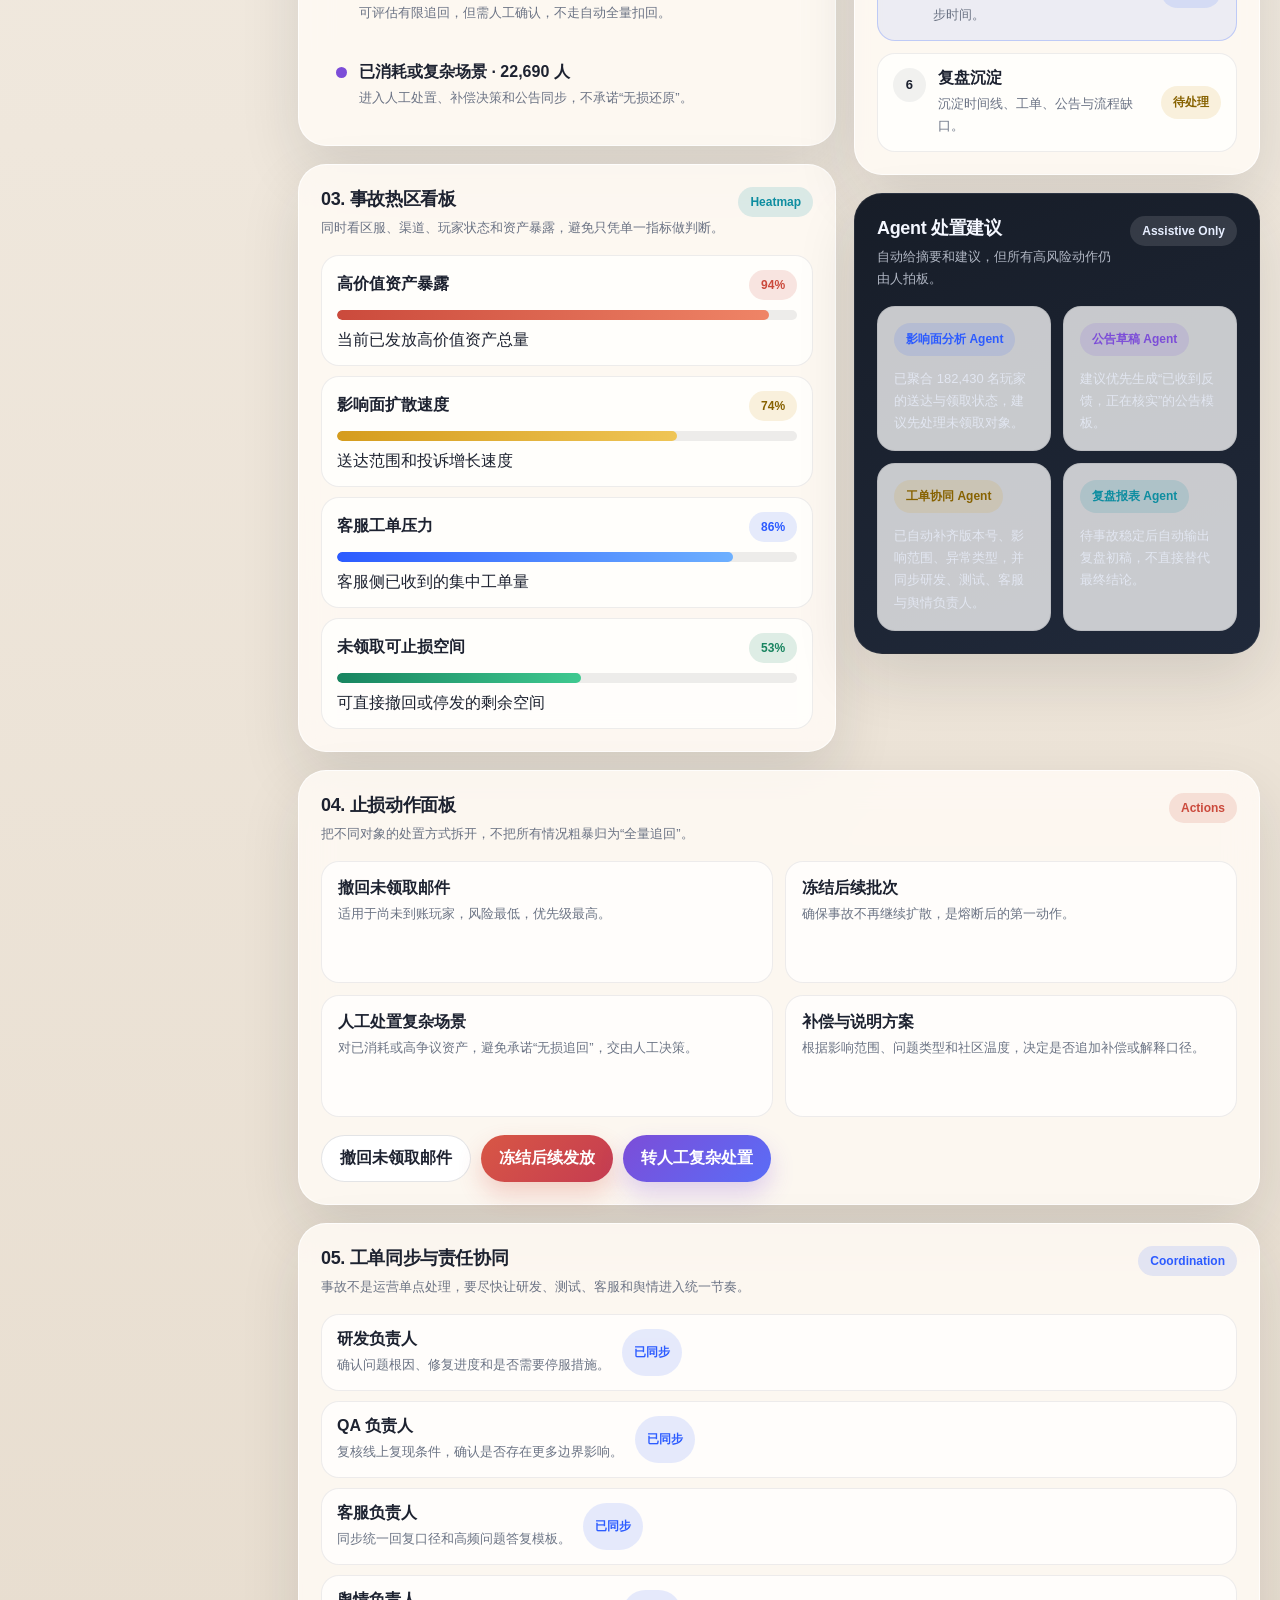
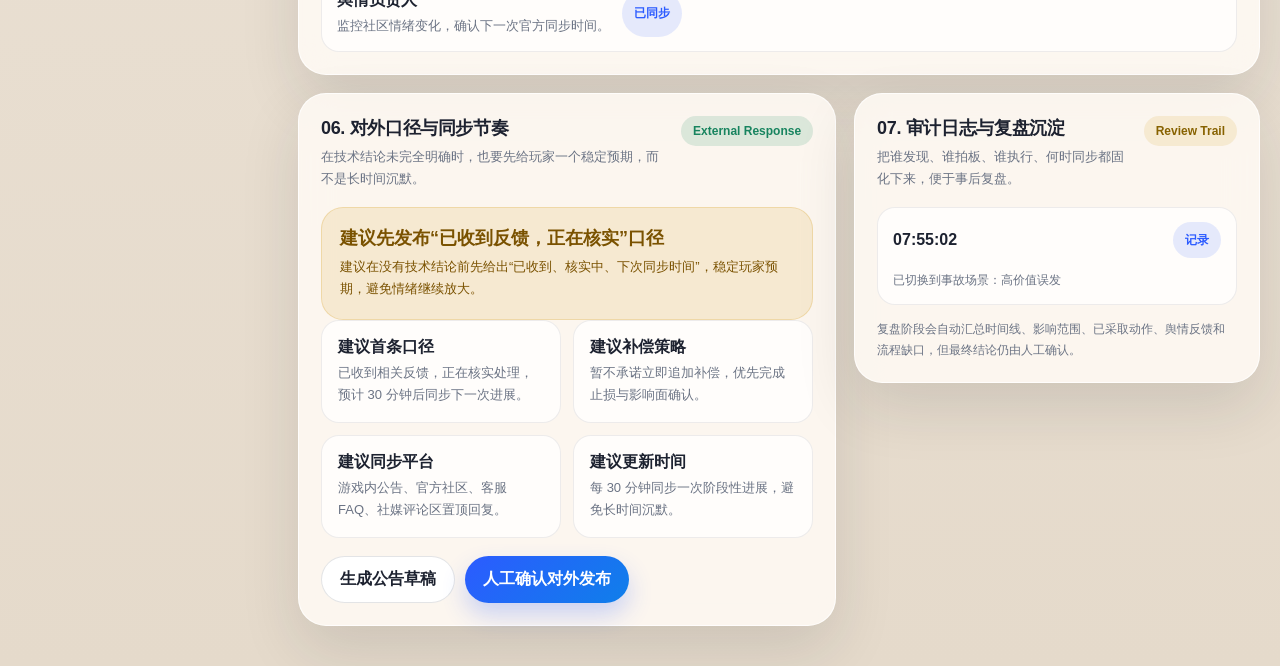
==== commit 2ab39ff4: "Update incident-response-prototype.html" ====
--- a/incident-response-prototype.html
+++ b/incident-response-prototype.html
@@ -13,7 +13,7 @@
         <div class="brand-mark">熔</div>
         <div class="brand-text">
           <strong>异常熔断 / 事故处置页</strong>
-          <span>高保真汇报版 · 风险止损 / 协同 / 对外口径</span>
+          <span>正式版 · 风险止损 / 协同 / 对外口径</span>
         </div>
       </div>
       <nav class="topnav">
--- a/prototype-assets/ui.css
+++ b/prototype-assets/ui.css
@@ -373,6 +373,19 @@
 .pill.teal { color: var(--teal); background: var(--teal-soft); }
 .pill.dark { color: #e7eeff; background: rgba(255,255,255,0.12); }
 
+.flash-ring {
+  animation: flashPulse 0.9s ease;
+}
+
+@keyframes flashPulse {
+  0% {
+    box-shadow: 0 0 0 0 rgba(44, 91, 255, 0.26);
+  }
+  100% {
+    box-shadow: 0 0 0 16px rgba(44, 91, 255, 0);
+  }
+}
+
 .btn {
   appearance: none;
   border: 0;
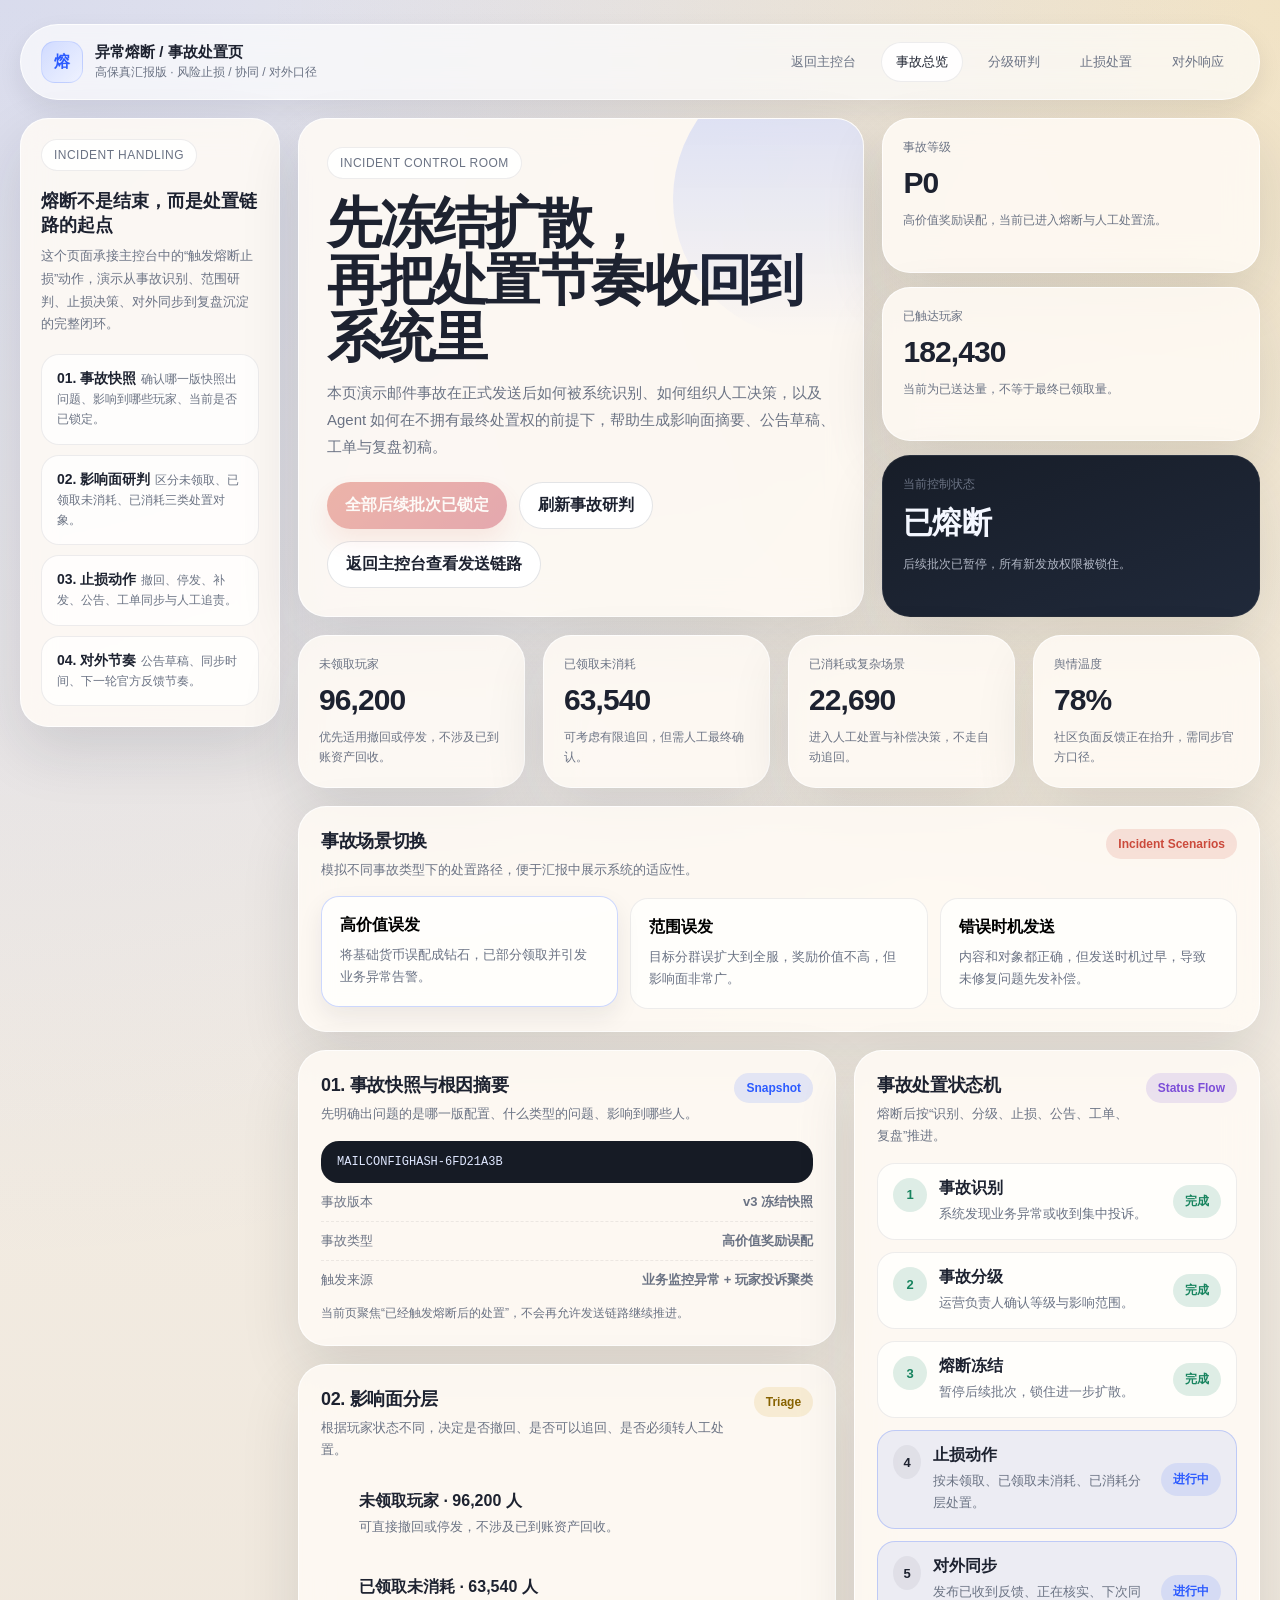
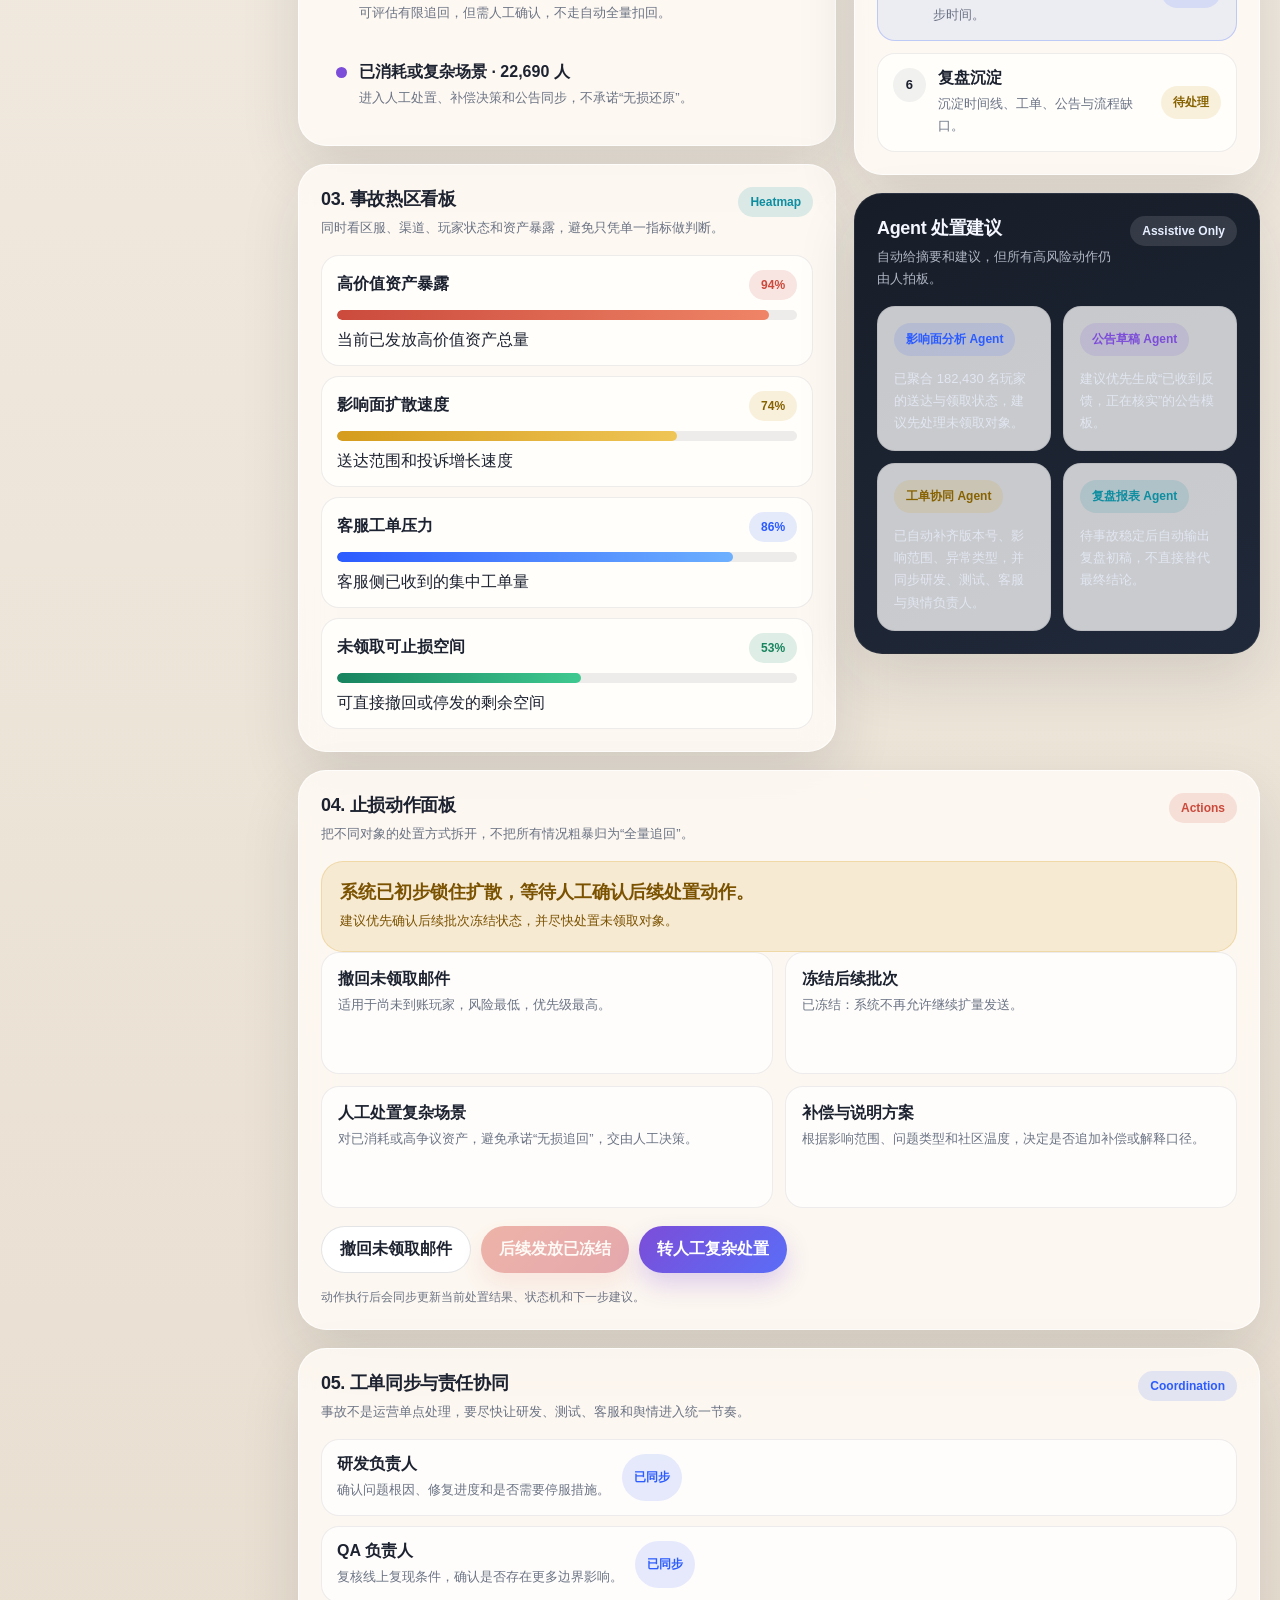
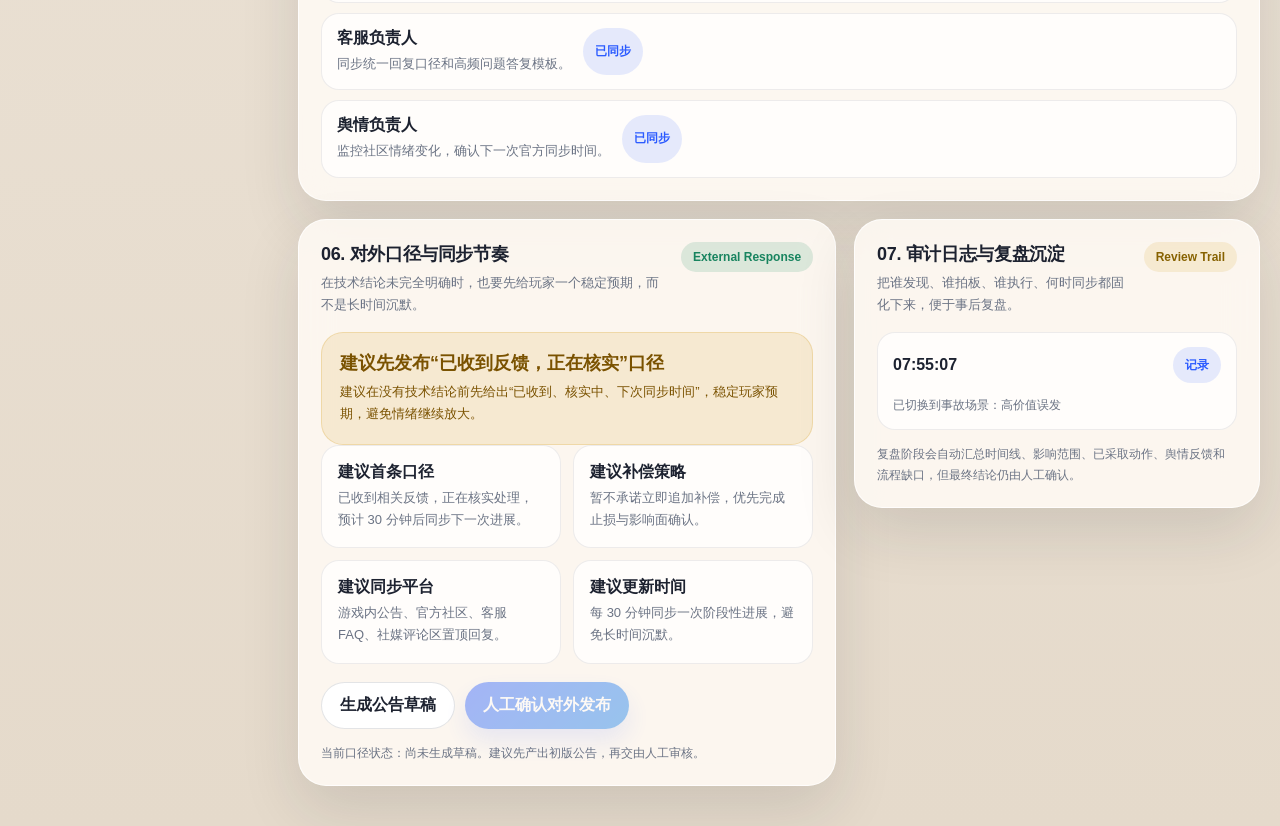
==== commit b24d04e7: "Update incident-response-prototype.html" ====
--- a/incident-response-prototype.html
+++ b/incident-response-prototype.html
@@ -13,7 +13,7 @@
         <div class="brand-mark">熔</div>
         <div class="brand-text">
           <strong>异常熔断 / 事故处置页</strong>
-          <span>正式版 · 风险止损 / 协同 / 对外口径</span>
+          <span>高保真汇报版 · 风险止损 / 协同 / 对外口径</span>
         </div>
       </div>
       <nav class="topnav">
@@ -207,11 +207,18 @@
               </div>
               <span class="pill red">Actions</span>
             </div>
+            <div class="banner warn" id="actionBanner">
+              <h3 id="actionTitle">当前建议优先锁住扩散，再处理未领取对象</h3>
+              <p id="actionCopy">建议动作顺序：先冻结后续批次，再撤回未领取邮件，最后把复杂对象转人工处置。</p>
+            </div>
             <div class="decision-grid" id="actionGrid"></div>
             <div class="action-row">
               <button class="btn btn-secondary" id="btnWithdraw">撤回未领取邮件</button>
               <button class="btn btn-danger" id="btnStopSend">冻结后续发放</button>
               <button class="btn btn-violet" id="btnManualCase">转人工复杂处置</button>
+            </div>
+            <div class="helper" id="actionHelper">
+              点击动作后，页面会更新“当前处置结果”和“建议下一步”，避免只记录日志却没有可视反馈。
             </div>
           </article>
 
@@ -244,6 +251,9 @@
             <div class="action-row">
               <button class="btn btn-secondary" id="btnDraftNotice">生成公告草稿</button>
               <button class="btn btn-primary" id="btnConfirmNotice">人工确认对外发布</button>
+            </div>
+            <div class="helper" id="responseHelper">
+              对外口径动作完成后，会明确反馈当前所处阶段，例如“已生成草稿”或“已确认发布节奏”。
             </div>
           </article>
 
@@ -316,6 +326,14 @@
       locked: true,
       noticeDrafted: false,
       noticeApproved: false,
+      allLocked: true,
+      withdrawDone: false,
+      sendFrozen: true,
+      manualQueued: false,
+      refreshing: false,
+      latestAction: "系统已初步锁住扩散，等待人工确认后续处置动作。",
+      latestActionTone: "warn",
+      nextStep: "建议优先确认后续批次冻结状态，并尽快处置未领取对象。",
       actions: [],
       logs: []
     };
@@ -344,7 +362,7 @@
         "incidentVersion", "incidentType", "incidentSource", "incidentHint", "triageList", "incidentHeatmap", "incidentTimeline",
         "incidentAgents", "actionGrid", "commandList", "responseBanner", "responseTitle", "responseCopy", "responseCards",
         "incidentLogs", "btnLockAll", "btnRefreshIncident", "btnWithdraw", "btnStopSend", "btnManualCase", "btnDraftNotice",
-        "btnConfirmNotice"
+        "btnConfirmNotice", "actionBanner", "actionTitle", "actionCopy", "actionHelper", "responseHelper"
       ].forEach((id) => { els[id] = document.getElementById(id); });
     }
 
@@ -362,6 +380,14 @@
       incidentState.current = key;
       incidentState.noticeDrafted = false;
       incidentState.noticeApproved = false;
+      incidentState.allLocked = true;
+      incidentState.withdrawDone = false;
+      incidentState.sendFrozen = true;
+      incidentState.manualQueued = false;
+      incidentState.refreshing = false;
+      incidentState.latestAction = "系统已初步锁住扩散，等待人工确认后续处置动作。";
+      incidentState.latestActionTone = "warn";
+      incidentState.nextStep = "建议优先确认后续批次冻结状态，并尽快处置未领取对象。";
       incidentState.actions = [];
       incidentState.logs = [];
       pushLog(`已切换到事故场景：${incidentScenarios[key].name}`, "info");
@@ -386,8 +412,10 @@
       els.incidentLevelCopy.textContent = `${s.type}，当前已进入熔断与人工处置流。`;
       els.incidentReach.textContent = s.reach.toLocaleString();
       els.incidentReachCopy.textContent = "当前为已送达量，不等于最终已领取量。";
-      els.incidentControl.textContent = "已熔断";
-      els.incidentControlCopy.textContent = "后续批次已暂停，所有新发放权限被锁住。";
+      els.incidentControl.textContent = incidentState.sendFrozen ? "已熔断" : "处置中";
+      els.incidentControlCopy.textContent = incidentState.sendFrozen
+        ? "后续批次已暂停，所有新发放权限被锁住。"
+        : "处置动作仍在推进，尚未完全冻结扩散。";
       els.metricUnread.textContent = s.unread.toLocaleString();
       els.metricClaimed.textContent = s.claimed.toLocaleString();
       els.metricConsumed.textContent = s.consumed.toLocaleString();
@@ -449,6 +477,8 @@
       els.incidentTimeline.innerHTML = "";
       incidentTimeline.forEach(([key, title, desc], index) => {
         let status = "done";
+        if (key === "freeze" && !incidentState.sendFrozen) status = "active";
+        if (key === "actions" && !(incidentState.withdrawDone || incidentState.manualQueued)) status = "active";
         if (key === "notice" && !incidentState.noticeApproved) status = incidentState.noticeDrafted ? "active" : "active";
         if (key === "review" && !incidentState.noticeApproved) status = "";
         const node = document.createElement("div");
@@ -488,10 +518,10 @@
 
     function renderActions() {
       const cards = [
-        ["撤回未领取邮件", "适用于尚未到账玩家，风险最低，优先级最高。"],
-        ["冻结后续批次", "确保事故不再继续扩散，是熔断后的第一动作。"],
-        ["人工处置复杂场景", "对已消耗或高争议资产，避免承诺“无损追回”，交由人工决策。"],
-        ["补偿与说明方案", "根据影响范围、问题类型和社区温度，决定是否追加补偿或解释口径。"]
+        ["撤回未领取邮件", incidentState.withdrawDone ? "已执行：未领取对象已进入撤回队列，后续只需观察回收进度。" : "适用于尚未到账玩家，风险最低，优先级最高。"],
+        ["冻结后续批次", incidentState.sendFrozen ? "已冻结：系统不再允许继续扩量发送。" : "确保事故不再继续扩散，是熔断后的第一动作。"],
+        ["人工处置复杂场景", incidentState.manualQueued ? "已转人工：复杂对象已进入专门处置队列，等待人工拍板。" : "对已消耗或高争议资产，避免承诺“无损追回”，交由人工决策。"],
+        ["补偿与说明方案", incidentState.noticeDrafted ? "已进入口径准备阶段，可结合实际影响范围决定是否追加补偿。" : "根据影响范围、问题类型和社区温度，决定是否追加补偿或解释口径。"]
       ];
       els.actionGrid.innerHTML = "";
       cards.forEach(([title, desc]) => {
@@ -500,6 +530,13 @@
         node.innerHTML = `<strong>${title}</strong><p>${desc}</p>`;
         els.actionGrid.appendChild(node);
       });
+
+      els.actionBanner.className = `banner ${incidentState.latestActionTone}`;
+      els.actionTitle.textContent = incidentState.latestAction;
+      els.actionCopy.textContent = incidentState.nextStep;
+      els.actionHelper.textContent = incidentState.refreshing
+        ? "系统正在刷新事故研判，请稍候查看最新影响面与建议动作。"
+        : "动作执行后会同步更新当前处置结果、状态机和下一步建议。";
     }
 
     function renderCommands() {
@@ -520,8 +557,16 @@
 
     function renderResponse() {
       const s = scenario();
-      els.responseTitle.textContent = s.response;
-      els.responseCopy.textContent = "建议在没有技术结论前先给出“已收到、核实中、下次同步时间”，稳定玩家预期，避免情绪继续放大。";
+      els.responseTitle.textContent = incidentState.noticeApproved
+        ? "对外口径已确认，进入正式同步节奏"
+        : incidentState.noticeDrafted
+          ? "公告草稿已生成，等待人工确认对外发布"
+          : s.response;
+      els.responseCopy.textContent = incidentState.noticeApproved
+        ? "当前建议按既定节奏在游戏内公告、官方社区与客服口径中同步，后续按 30 分钟一轮更新。"
+        : incidentState.noticeDrafted
+          ? "建议由人工确认发布时间、补偿口径和下一次同步时间后，再正式对外发布。"
+          : "建议在没有技术结论前先给出“已收到、核实中、下次同步时间”，稳定玩家预期，避免情绪继续放大。";
 
       const cards = [
         ["建议首条口径", "已收到相关反馈，正在核实处理，预计 30 分钟后同步下一次进展。"],
@@ -536,6 +581,12 @@
         node.innerHTML = `<strong>${title}</strong><p>${desc}</p>`;
         els.responseCards.appendChild(node);
       });
+
+      els.responseHelper.textContent = incidentState.noticeApproved
+        ? "当前口径状态：已确认发布。下一步应按节奏持续同步进展。"
+        : incidentState.noticeDrafted
+          ? "当前口径状态：草稿已生成，等待人工确认后发布。"
+          : "当前口径状态：尚未生成草稿。建议先产出初版公告，再交由人工审核。";
     }
 
     function renderLogs() {
@@ -566,42 +617,102 @@
       renderCommands();
       renderResponse();
       renderLogs();
+      renderButtons();
+    }
+
+    function renderButtons() {
+      els.btnLockAll.disabled = incidentState.allLocked;
+      els.btnLockAll.textContent = incidentState.allLocked ? "全部后续批次已锁定" : "锁定全部后续批次";
+      els.btnRefreshIncident.disabled = incidentState.refreshing;
+      els.btnRefreshIncident.textContent = incidentState.refreshing ? "研判刷新中..." : "刷新事故研判";
+      els.btnWithdraw.disabled = incidentState.withdrawDone;
+      els.btnWithdraw.textContent = incidentState.withdrawDone ? "未领取邮件已撤回" : "撤回未领取邮件";
+      els.btnStopSend.disabled = incidentState.sendFrozen;
+      els.btnStopSend.textContent = incidentState.sendFrozen ? "后续发放已冻结" : "冻结后续发放";
+      els.btnManualCase.disabled = incidentState.manualQueued;
+      els.btnManualCase.textContent = incidentState.manualQueued ? "已转人工复杂处置" : "转人工复杂处置";
+      els.btnDraftNotice.disabled = incidentState.noticeDrafted;
+      els.btnDraftNotice.textContent = incidentState.noticeDrafted ? "公告草稿已生成" : "生成公告草稿";
+      els.btnConfirmNotice.disabled = !incidentState.noticeDrafted || incidentState.noticeApproved;
+      els.btnConfirmNotice.textContent = incidentState.noticeApproved ? "已确认对外发布" : "人工确认对外发布";
     }
 
     function attach() {
       els.btnLockAll.addEventListener("click", () => {
+        if (incidentState.allLocked) return;
+        incidentState.allLocked = true;
+        incidentState.sendFrozen = true;
+        incidentState.latestAction = "已锁定全部后续批次";
+        incidentState.latestActionTone = "danger";
+        incidentState.nextStep = "下一步建议：优先撤回未领取邮件，并把已消耗对象转人工研判。";
         pushLog("已确认锁定全部后续批次，正式发送权限维持冻结。", "danger");
         render();
       });
 
       els.btnRefreshIncident.addEventListener("click", () => {
-        pushLog("已刷新事故研判：影响范围、领取状态与舆情温度已更新。", "info");
+        if (incidentState.refreshing) return;
+        incidentState.refreshing = true;
+        incidentState.latestAction = "系统正在刷新事故研判";
+        incidentState.latestActionTone = "blue";
+        incidentState.nextStep = "正在重新汇总影响范围、领取状态和舆情温度，请稍候。";
         render();
+        window.setTimeout(() => {
+          incidentState.refreshing = false;
+          incidentState.latestAction = "事故研判已刷新";
+          incidentState.latestActionTone = "safe";
+          incidentState.nextStep = "最新建议：维持冻结状态，优先处理未领取对象，再确认是否需要补偿说明。";
+          pushLog("已刷新事故研判：影响范围、领取状态与舆情温度已更新。", "info");
+          render();
+        }, 700);
       });
 
       els.btnWithdraw.addEventListener("click", () => {
+        if (incidentState.withdrawDone) return;
+        incidentState.withdrawDone = true;
+        incidentState.latestAction = "未领取对象撤回已执行";
+        incidentState.latestActionTone = "safe";
+        incidentState.nextStep = "下一步建议：继续维持发送冻结，并评估已领取未消耗对象是否需要有限追回。";
         pushLog("已执行未领取邮件撤回计划，优先回收未到账对象。", "success");
         render();
       });
 
       els.btnStopSend.addEventListener("click", () => {
+        if (incidentState.sendFrozen) return;
+        incidentState.sendFrozen = true;
+        incidentState.allLocked = true;
+        incidentState.latestAction = "后续发放已冻结";
+        incidentState.latestActionTone = "danger";
+        incidentState.nextStep = "下一步建议：优先执行未领取撤回，并同步客服与舆情团队统一口径。";
         pushLog("后续批次冻结状态已确认，系统不再允许继续扩量发送。", "danger");
         render();
       });
 
       els.btnManualCase.addEventListener("click", () => {
+        if (incidentState.manualQueued) return;
+        incidentState.manualQueued = true;
+        incidentState.latestAction = "复杂对象已转人工处置";
+        incidentState.latestActionTone = "violet";
+        incidentState.nextStep = "下一步建议：由运营负责人、研发与客服共同确认已消耗对象的处置和补偿方案。";
         pushLog("已将已消耗和高争议对象转入人工处置队列。", "info");
         render();
       });
 
       els.btnDraftNotice.addEventListener("click", () => {
+        if (incidentState.noticeDrafted) return;
         incidentState.noticeDrafted = true;
+        incidentState.latestAction = "公告草稿已生成";
+        incidentState.latestActionTone = "gold";
+        incidentState.nextStep = "下一步建议：人工确认发布时间、补偿口径和下次同步时间，再正式对外发布。";
         pushLog("公告草稿已生成，待人工确认正式发布内容。", "success");
         render();
       });
 
       els.btnConfirmNotice.addEventListener("click", () => {
+        if (!incidentState.noticeDrafted || incidentState.noticeApproved) return;
         incidentState.noticeApproved = true;
+        incidentState.latestAction = "对外口径已确认发布";
+        incidentState.latestActionTone = "safe";
+        incidentState.nextStep = "下一步建议：按既定节奏继续同步进展，并准备事故复盘材料。";
         pushLog("人工已确认对外口径，公告进入正式发布节奏。", "success");
         render();
       });
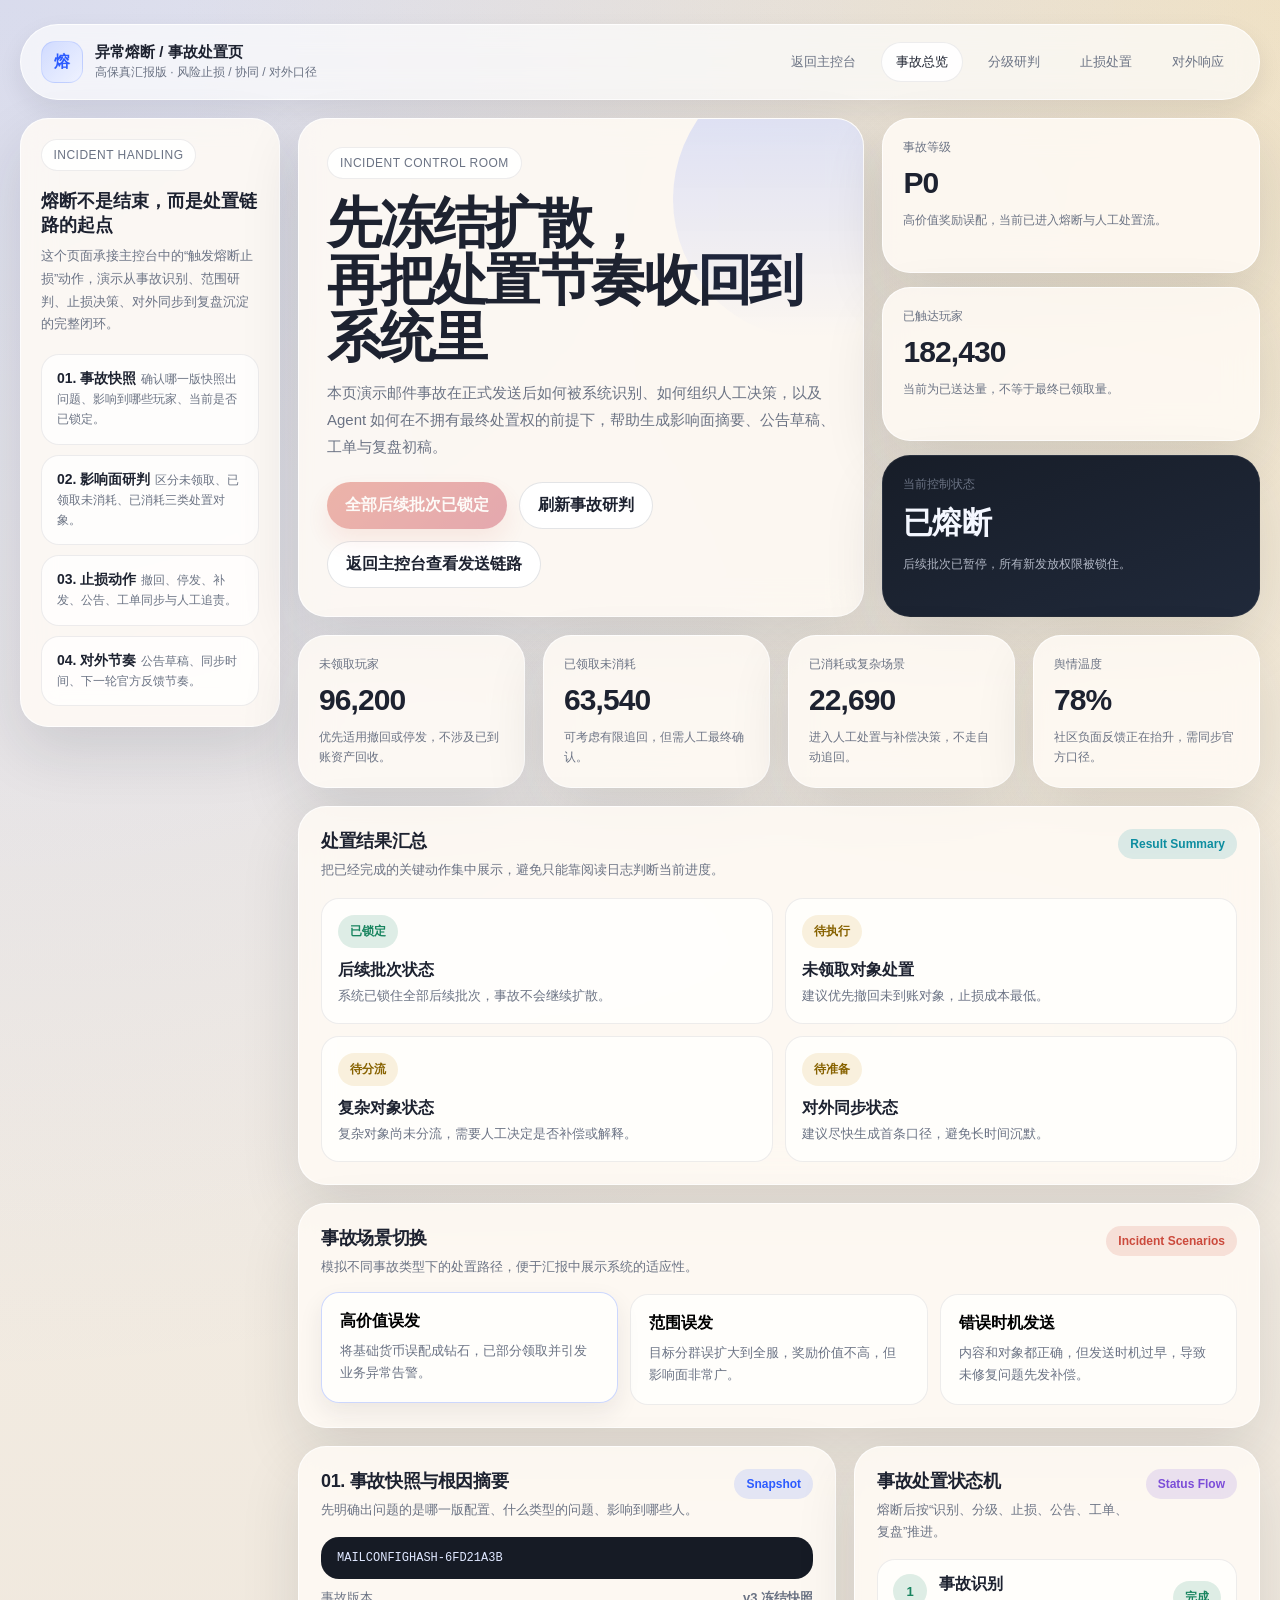
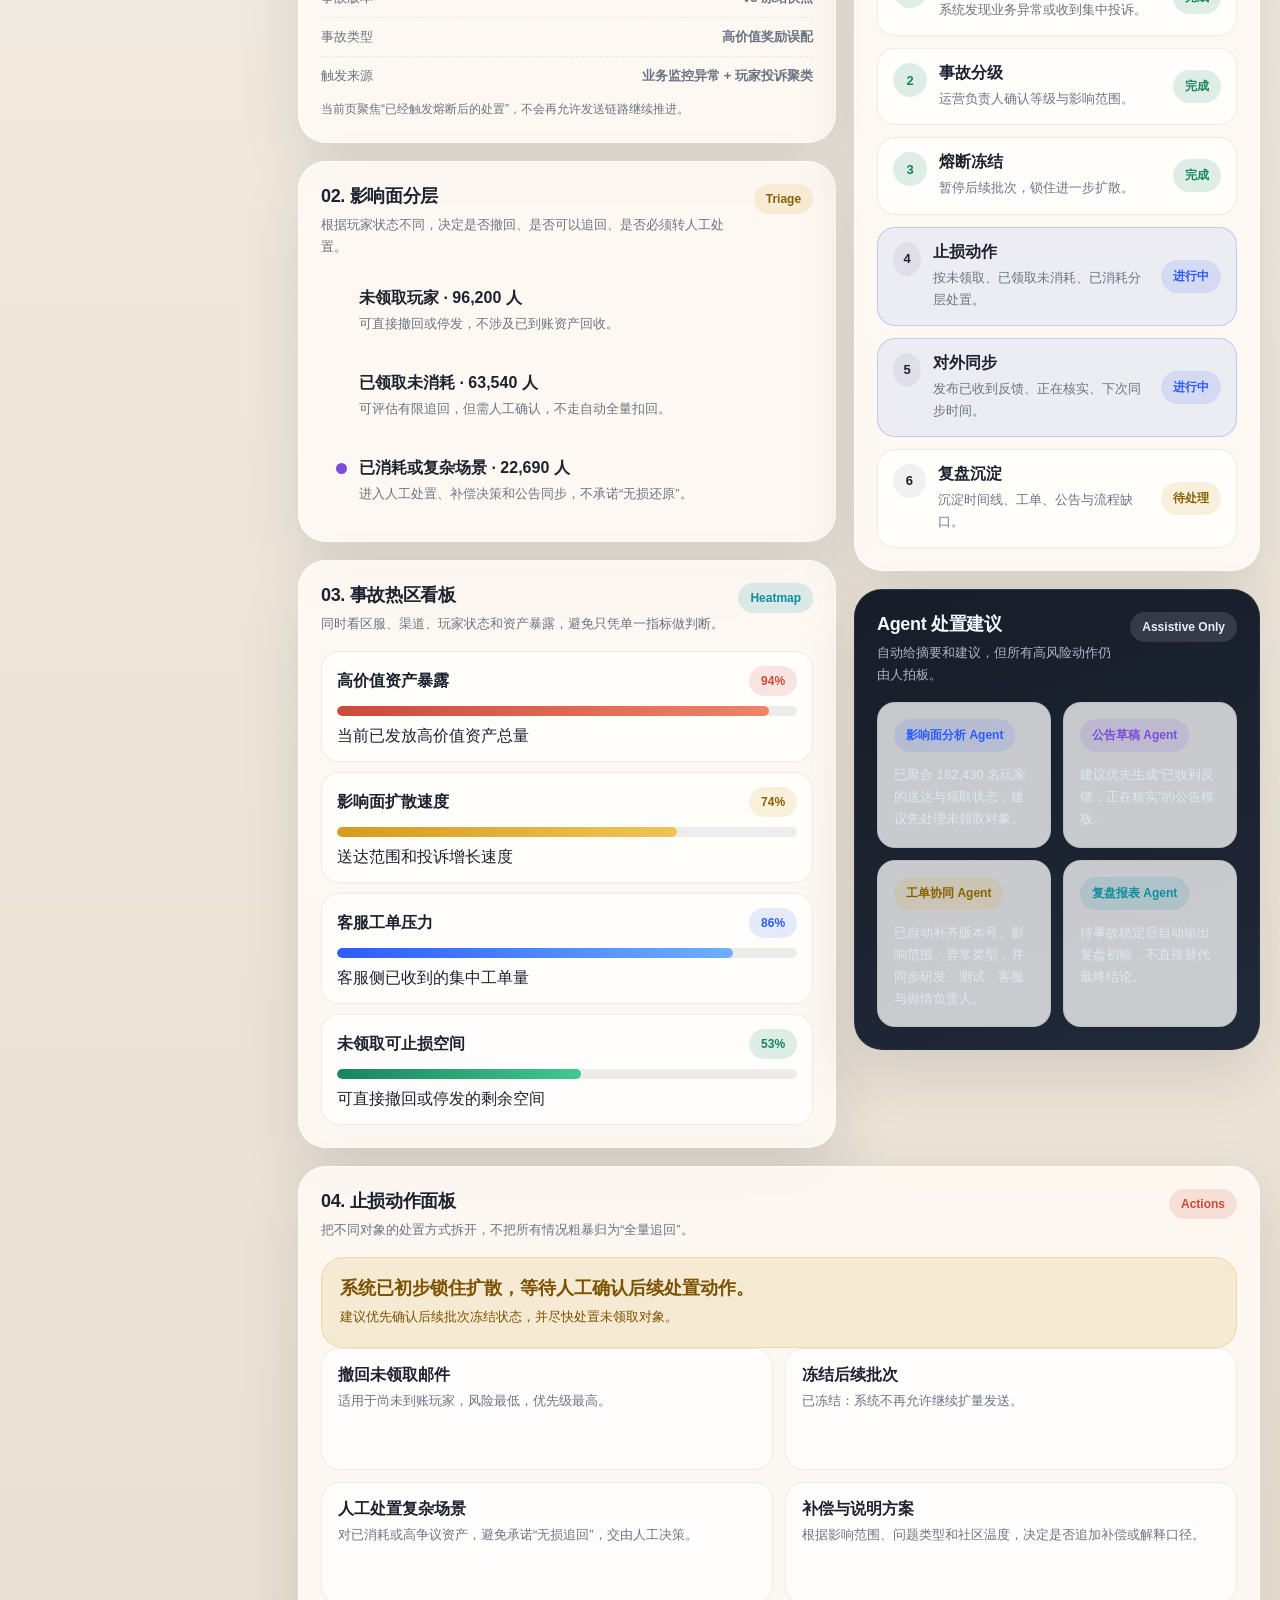
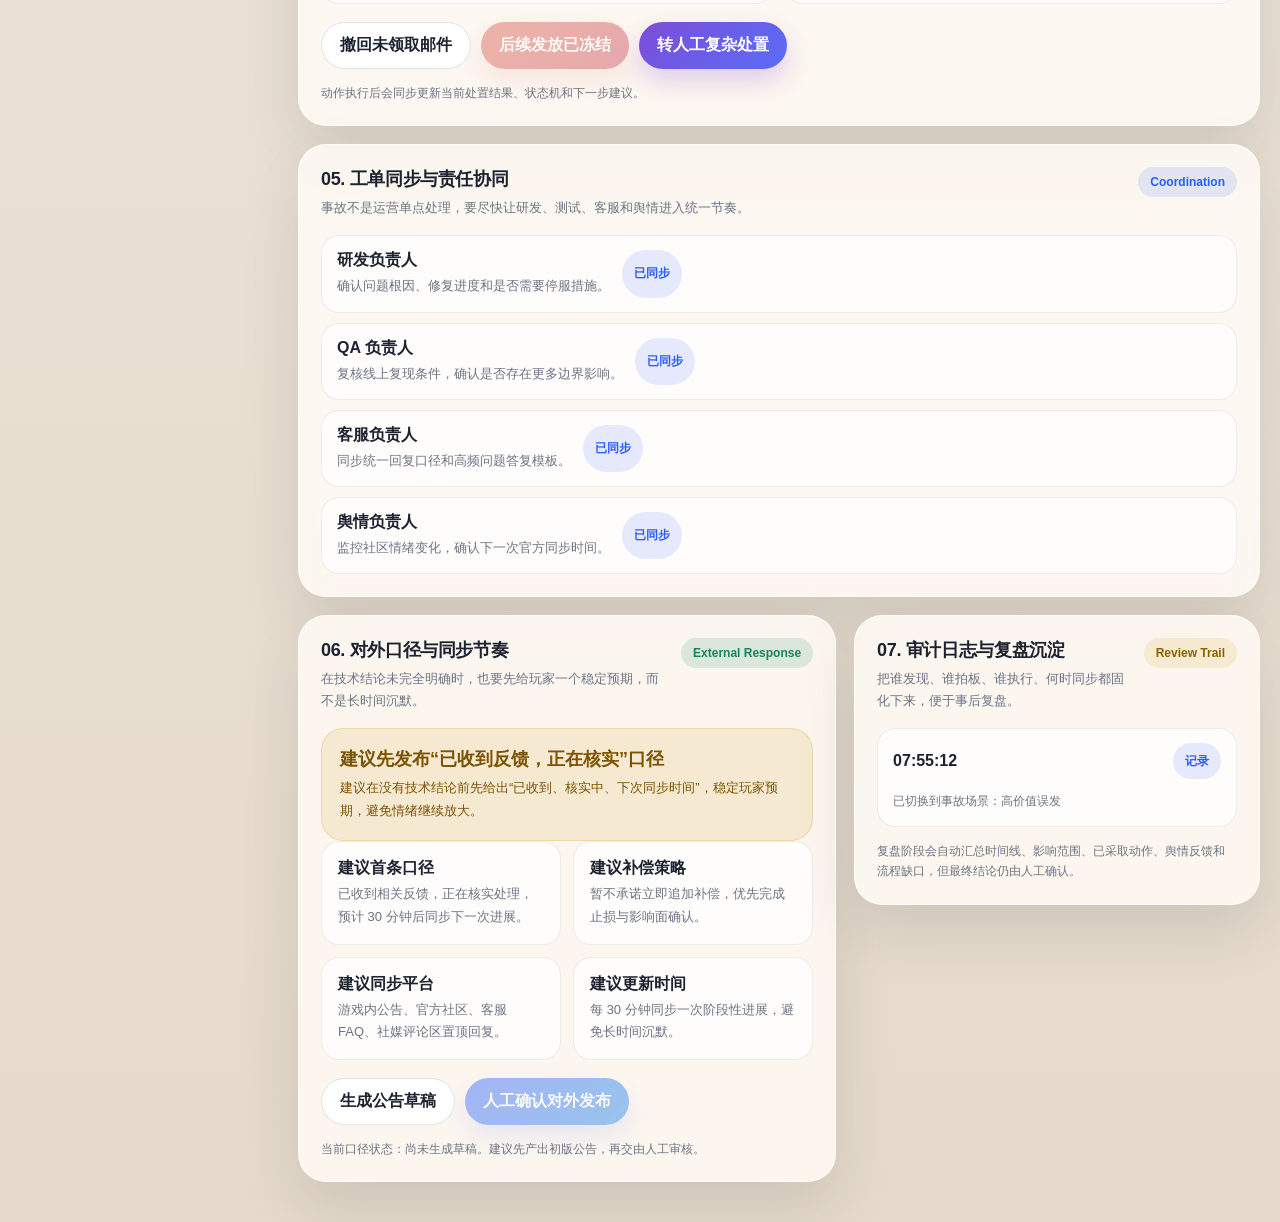
==== commit bd38cdbb: "Update incident-response-prototype.html" ====
--- a/incident-response-prototype.html
+++ b/incident-response-prototype.html
@@ -107,6 +107,17 @@
             <strong id="metricSentiment">78%</strong>
             <p>社区负面反馈正在抬升，需同步官方口径。</p>
           </article>
+        </section>
+
+        <section class="card">
+          <div class="section-head">
+            <div>
+              <h2>处置结果汇总</h2>
+              <p>把已经完成的关键动作集中展示，避免只能靠阅读日志判断当前进度。</p>
+            </div>
+            <span class="pill teal">Result Summary</span>
+          </div>
+          <div class="decision-grid" id="resultGrid"></div>
         </section>
 
         <section class="card">
@@ -362,7 +373,7 @@
         "incidentVersion", "incidentType", "incidentSource", "incidentHint", "triageList", "incidentHeatmap", "incidentTimeline",
         "incidentAgents", "actionGrid", "commandList", "responseBanner", "responseTitle", "responseCopy", "responseCards",
         "incidentLogs", "btnLockAll", "btnRefreshIncident", "btnWithdraw", "btnStopSend", "btnManualCase", "btnDraftNotice",
-        "btnConfirmNotice", "actionBanner", "actionTitle", "actionCopy", "actionHelper", "responseHelper"
+        "btnConfirmNotice", "actionBanner", "actionTitle", "actionCopy", "actionHelper", "responseHelper", "resultGrid"
       ].forEach((id) => { els[id] = document.getElementById(id); });
     }
 
@@ -449,6 +460,51 @@
       });
     }
 
+    function renderResultGrid() {
+      const cards = [
+        [
+          incidentState.allLocked ? "green" : "gold",
+          "后续批次状态",
+          incidentState.allLocked ? "已锁定" : "待确认",
+          incidentState.allLocked ? "系统已锁住全部后续批次，事故不会继续扩散。" : "仍需人工确认是否彻底锁住后续发送。"
+        ],
+        [
+          incidentState.withdrawDone ? "green" : "gold",
+          "未领取对象处置",
+          incidentState.withdrawDone ? "已撤回" : "待执行",
+          incidentState.withdrawDone ? "未领取对象已进入撤回队列，后续只需观察回收进度。" : "建议优先撤回未到账对象，止损成本最低。"
+        ],
+        [
+          incidentState.manualQueued ? "violet" : "gold",
+          "复杂对象状态",
+          incidentState.manualQueued ? "已转人工" : "待分流",
+          incidentState.manualQueued ? "已消耗和高争议对象已进入人工处置队列。" : "复杂对象尚未分流，需要人工决定是否补偿或解释。"
+        ],
+        [
+          incidentState.noticeApproved ? "green" : incidentState.noticeDrafted ? "blue" : "gold",
+          "对外同步状态",
+          incidentState.noticeApproved ? "已确认发布" : incidentState.noticeDrafted ? "草稿已生成" : "待准备",
+          incidentState.noticeApproved
+            ? "公告节奏已确认，可按计划同步后续进展。"
+            : incidentState.noticeDrafted
+              ? "公告草稿已完成，待人工确认后正式发布。"
+              : "建议尽快生成首条口径，避免长时间沉默。"
+        ]
+      ];
+
+      els.resultGrid.innerHTML = "";
+      cards.forEach(([tone, title, status, desc]) => {
+        const node = document.createElement("div");
+        node.className = "decision-card";
+        node.innerHTML = `
+          <span class="pill ${tone}">${status}</span>
+          <strong style="margin-top: 12px;">${title}</strong>
+          <p>${desc}</p>
+        `;
+        els.resultGrid.appendChild(node);
+      });
+    }
+
     function renderHeatmap() {
       const s = scenario();
       const items = [
@@ -609,6 +665,7 @@
     function render() {
       renderScenarioButtons();
       renderSummary();
+      renderResultGrid();
       renderTriage();
       renderHeatmap();
       renderTimeline();
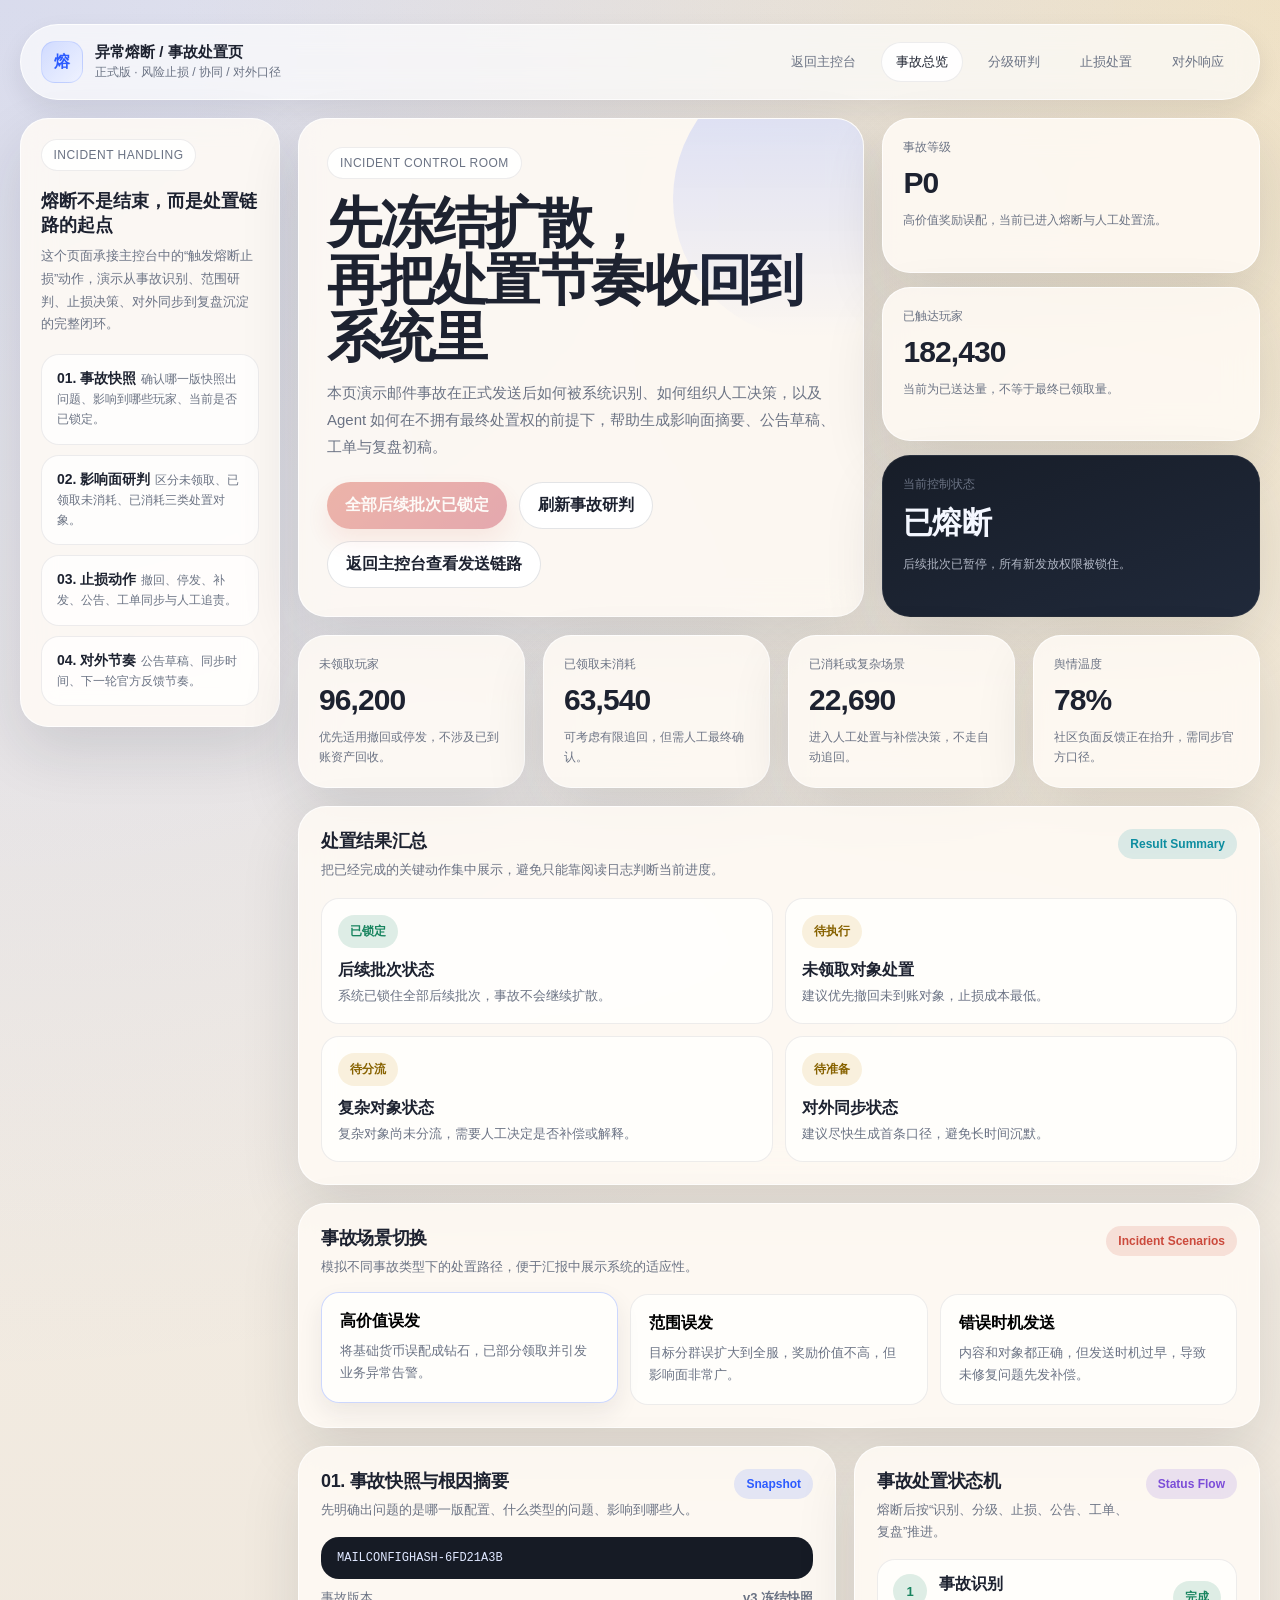
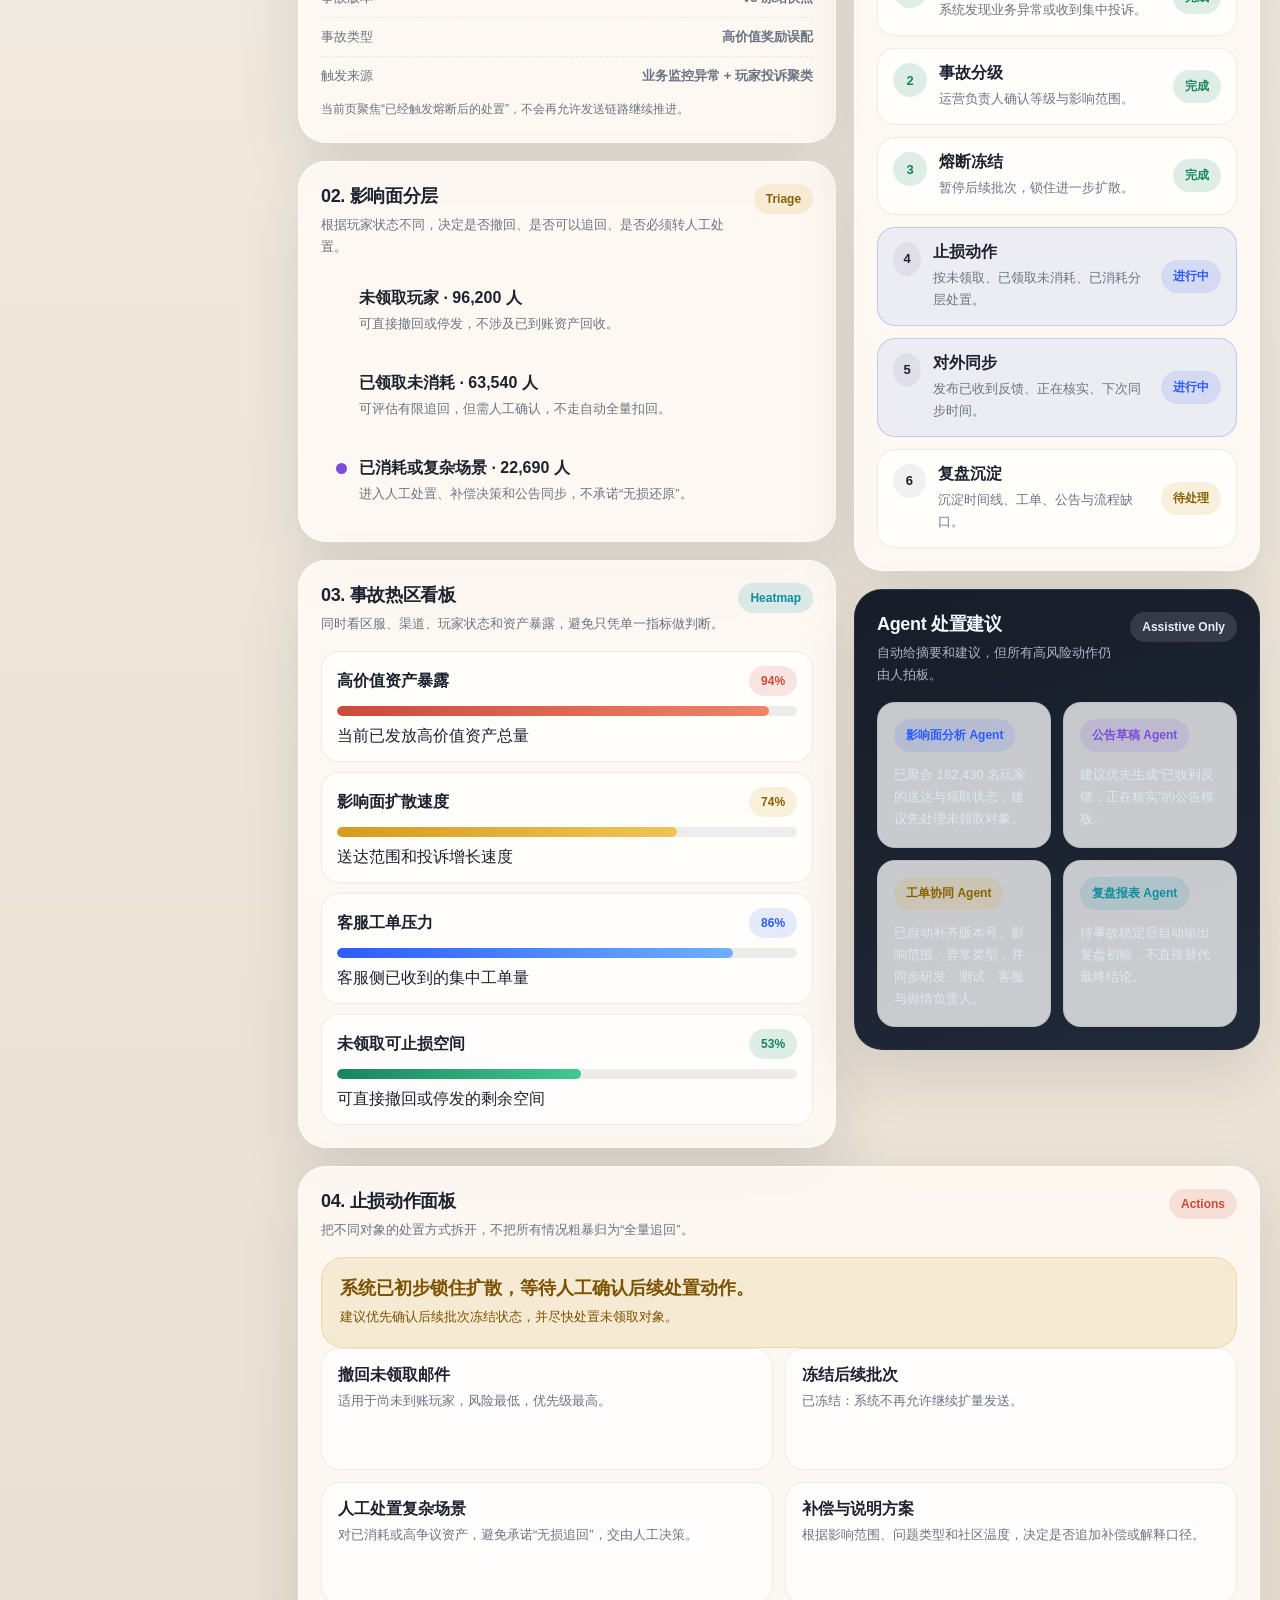
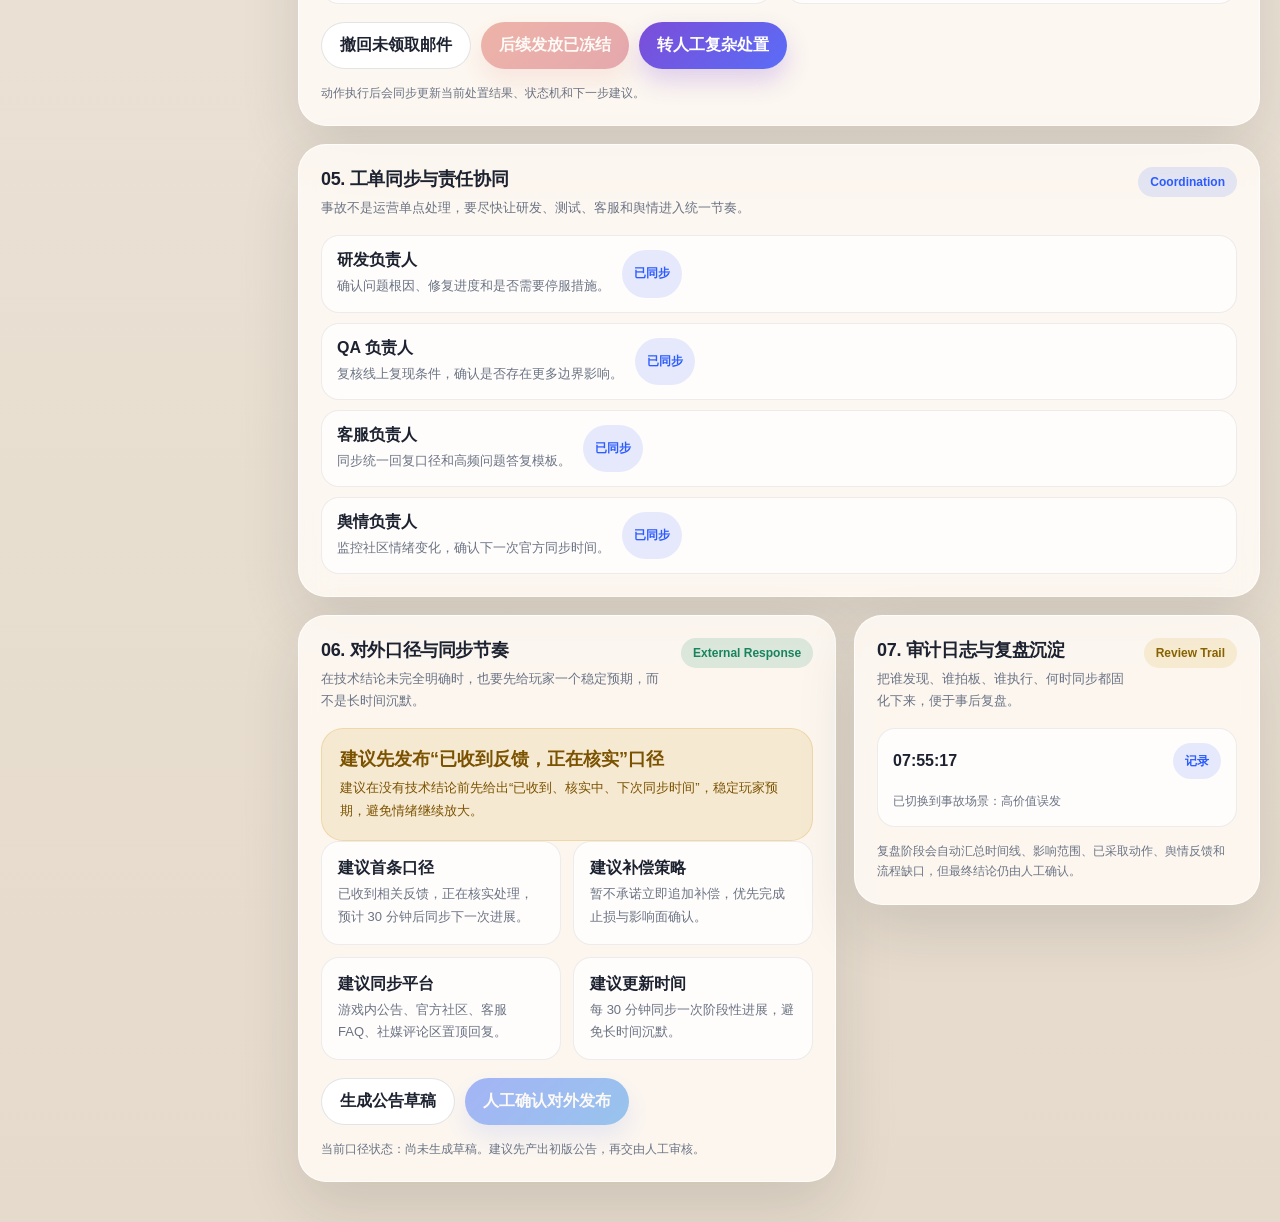
==== commit ce99ef06: "Merge branch 'main' of https://github.com/xubinghai326/mail-platform-prototype" ====
--- a/incident-response-prototype.html
+++ b/incident-response-prototype.html
@@ -13,7 +13,7 @@
         <div class="brand-mark">熔</div>
         <div class="brand-text">
           <strong>异常熔断 / 事故处置页</strong>
-          <span>高保真汇报版 · 风险止损 / 协同 / 对外口径</span>
+          <span>正式版 · 风险止损 / 协同 / 对外口径</span>
         </div>
       </div>
       <nav class="topnav">
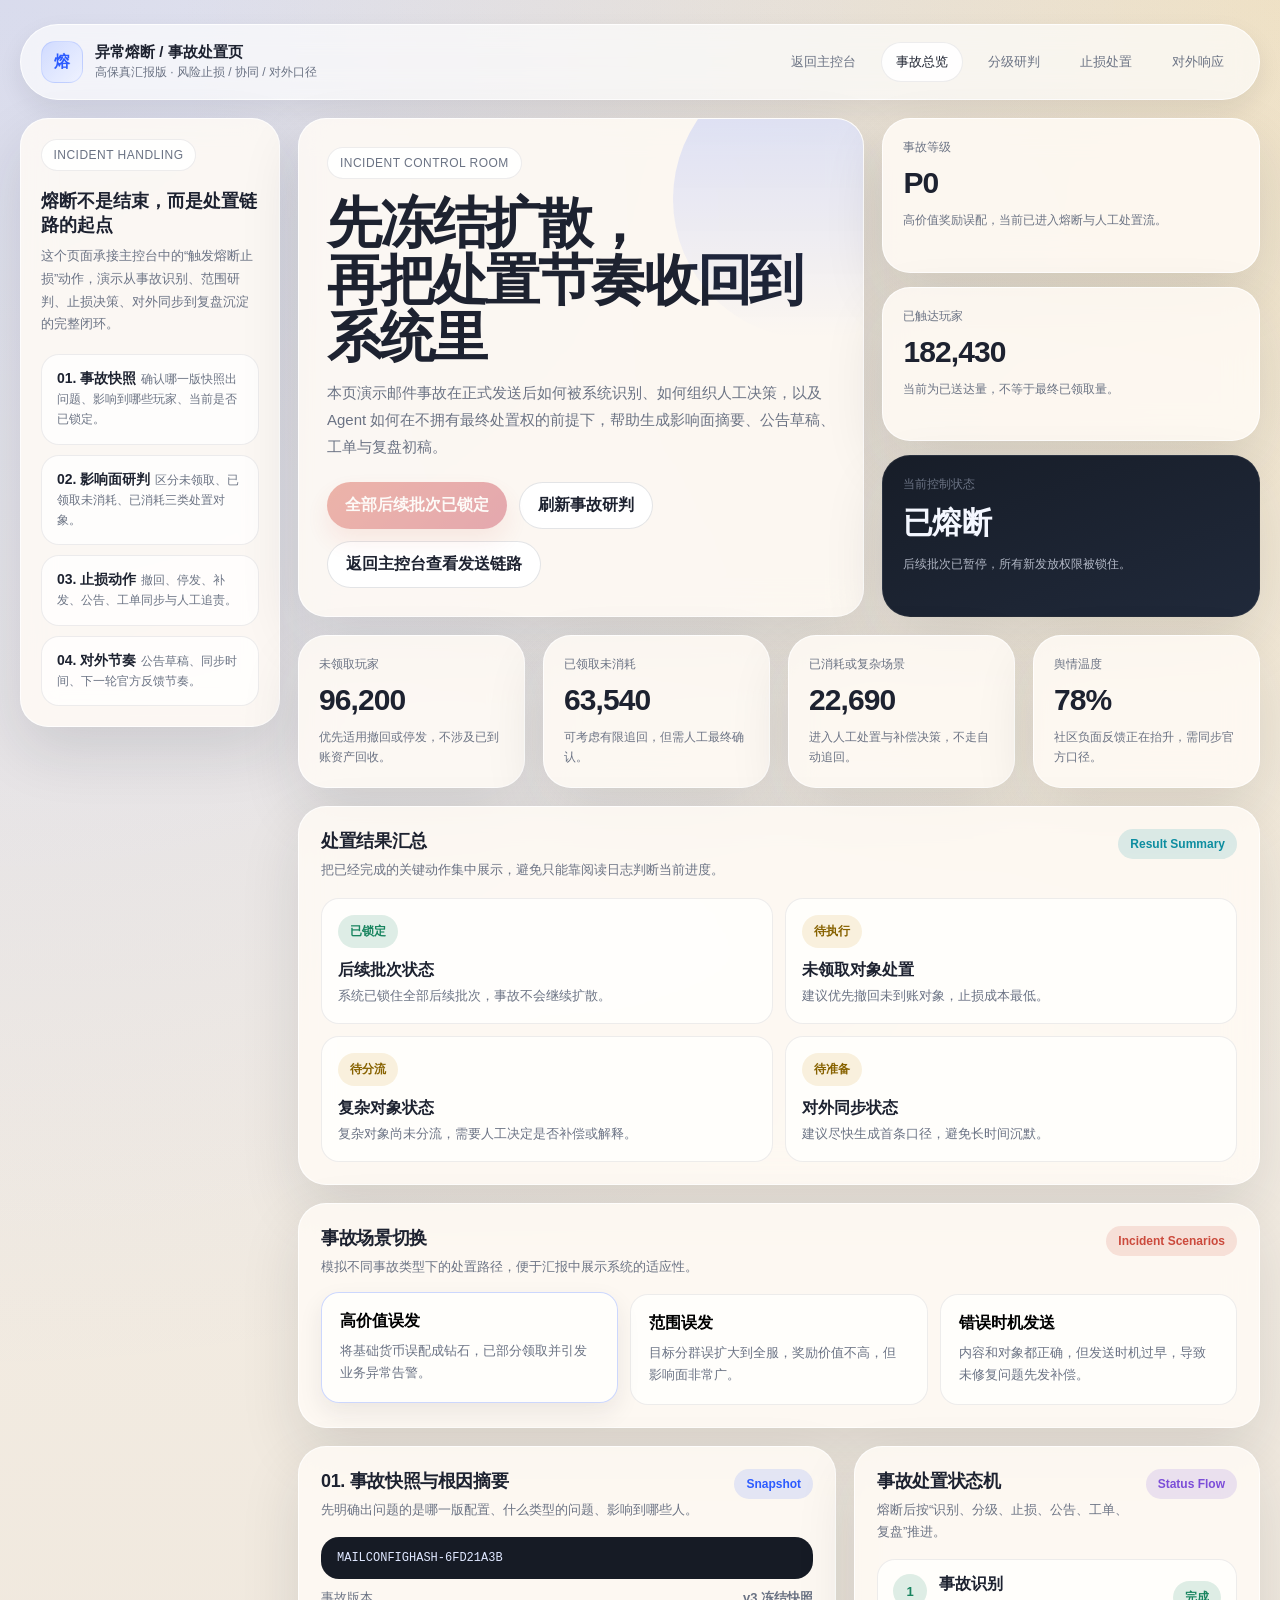
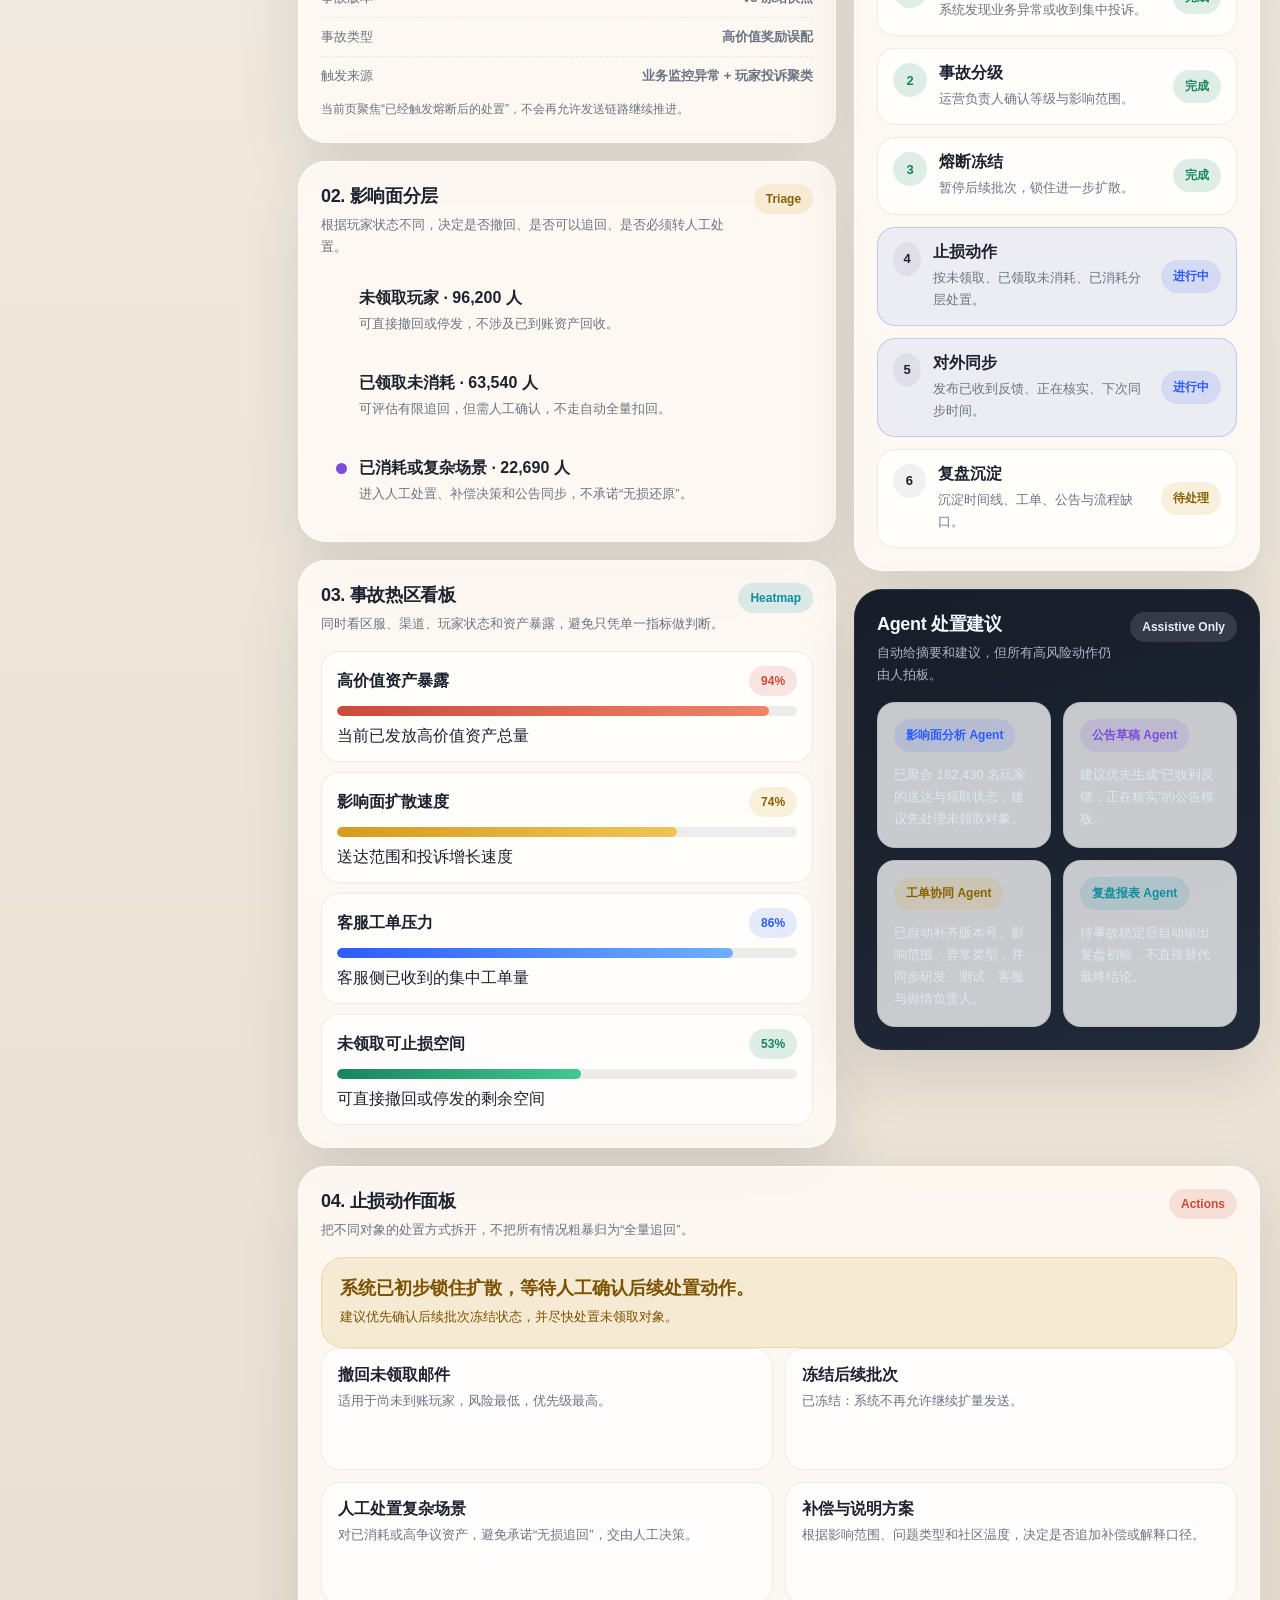
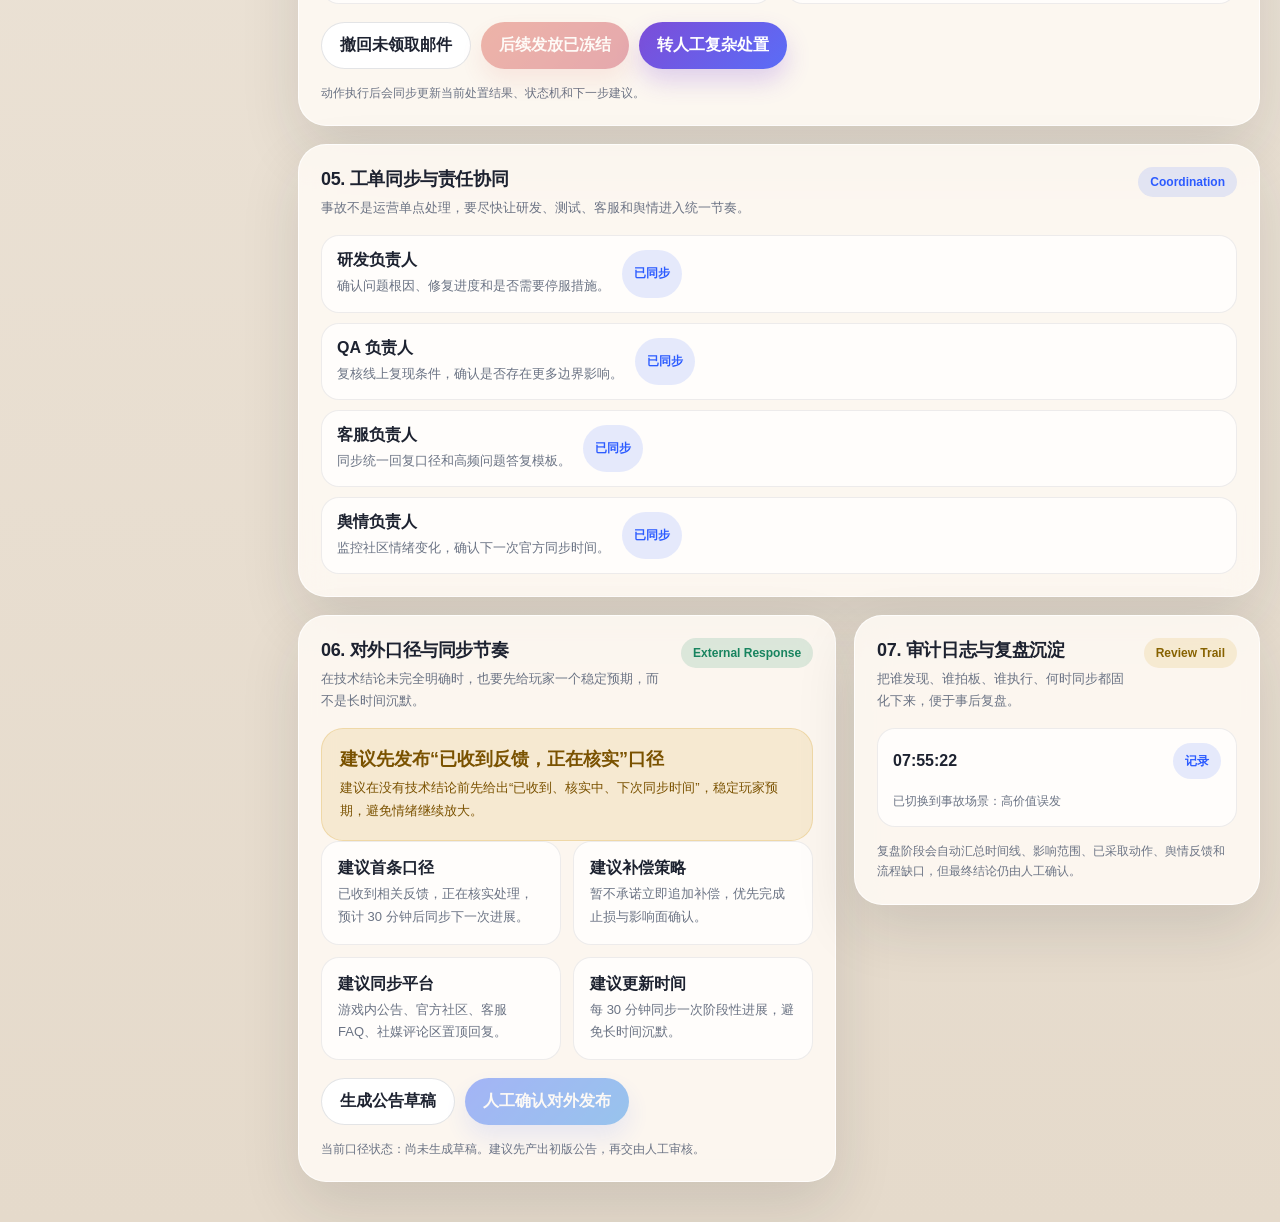
==== commit 90c85f2e: "1" ====
--- a/incident-response-prototype.html
+++ b/incident-response-prototype.html
@@ -13,7 +13,7 @@
         <div class="brand-mark">熔</div>
         <div class="brand-text">
           <strong>异常熔断 / 事故处置页</strong>
-          <span>正式版 · 风险止损 / 协同 / 对外口径</span>
+          <span>高保真汇报版 · 风险止损 / 协同 / 对外口径</span>
         </div>
       </div>
       <nav class="topnav">
@@ -283,6 +283,26 @@
           </article>
         </section>
       </main>
+    </div>
+  </div>
+
+  <div class="modal-overlay" id="feedbackModal">
+    <div class="modal-card">
+      <div class="modal-head">
+        <div>
+          <span class="pill green" id="modalPill">执行成功</span>
+          <h3 id="modalTitle" style="margin-top: 12px;">止损动作已执行</h3>
+        </div>
+        <button class="modal-close" id="modalClose" aria-label="关闭提示">×</button>
+      </div>
+      <p id="modalBody">系统已经完成本次动作，并将结果同步到当前事故处置状态中。</p>
+      <div class="modal-note">
+        <strong id="modalNextTitle">下一步建议</strong>
+        <p id="modalNext" style="margin-top: 8px;">建议继续确认后续批次冻结状态，并同步客服与舆情负责人。</p>
+      </div>
+      <div class="modal-actions">
+        <button class="btn btn-primary" id="modalConfirm">我知道了</button>
+      </div>
     </div>
   </div>
 
@@ -342,9 +362,16 @@
       sendFrozen: true,
       manualQueued: false,
       refreshing: false,
+      modalOpen: false,
       latestAction: "系统已初步锁住扩散，等待人工确认后续处置动作。",
       latestActionTone: "warn",
       nextStep: "建议优先确认后续批次冻结状态，并尽快处置未领取对象。",
+      modal: {
+        tone: "green",
+        title: "",
+        body: "",
+        next: ""
+      },
       actions: [],
       logs: []
     };
@@ -373,7 +400,8 @@
         "incidentVersion", "incidentType", "incidentSource", "incidentHint", "triageList", "incidentHeatmap", "incidentTimeline",
         "incidentAgents", "actionGrid", "commandList", "responseBanner", "responseTitle", "responseCopy", "responseCards",
         "incidentLogs", "btnLockAll", "btnRefreshIncident", "btnWithdraw", "btnStopSend", "btnManualCase", "btnDraftNotice",
-        "btnConfirmNotice", "actionBanner", "actionTitle", "actionCopy", "actionHelper", "responseHelper", "resultGrid"
+        "btnConfirmNotice", "actionBanner", "actionTitle", "actionCopy", "actionHelper", "responseHelper", "resultGrid",
+        "feedbackModal", "modalPill", "modalTitle", "modalBody", "modalNext", "modalClose", "modalConfirm", "modalNextTitle"
       ].forEach((id) => { els[id] = document.getElementById(id); });
     }
 
@@ -396,12 +424,29 @@
       incidentState.sendFrozen = true;
       incidentState.manualQueued = false;
       incidentState.refreshing = false;
+      incidentState.modalOpen = false;
       incidentState.latestAction = "系统已初步锁住扩散，等待人工确认后续处置动作。";
       incidentState.latestActionTone = "warn";
       incidentState.nextStep = "建议优先确认后续批次冻结状态，并尽快处置未领取对象。";
+      incidentState.modal = {
+        tone: "green",
+        title: "",
+        body: "",
+        next: ""
+      };
       incidentState.actions = [];
       incidentState.logs = [];
       pushLog(`已切换到事故场景：${incidentScenarios[key].name}`, "info");
+      render();
+    }
+
+    function openModal(tone, title, body, next) {
+      incidentState.modalOpen = true;
+      incidentState.modal = { tone, title, body, next };
+    }
+
+    function closeModal() {
+      incidentState.modalOpen = false;
       render();
     }
 
@@ -662,6 +707,27 @@
       });
     }
 
+    function renderModal() {
+      if (!incidentState.modalOpen) {
+        els.feedbackModal.classList.remove("show");
+        return;
+      }
+
+      els.feedbackModal.classList.add("show");
+      els.modalPill.className = `pill ${incidentState.modal.tone}`;
+      els.modalPill.textContent = incidentState.modal.tone === "red"
+        ? "高优先反馈"
+        : incidentState.modal.tone === "violet"
+          ? "人工接管"
+          : incidentState.modal.tone === "gold"
+            ? "待人工确认"
+            : "执行成功";
+      els.modalTitle.textContent = incidentState.modal.title;
+      els.modalBody.textContent = incidentState.modal.body;
+      els.modalNext.textContent = incidentState.modal.next;
+      els.modalNextTitle.textContent = "下一步建议";
+    }
+
     function render() {
       renderScenarioButtons();
       renderSummary();
@@ -675,6 +741,7 @@
       renderResponse();
       renderLogs();
       renderButtons();
+      renderModal();
     }
 
     function renderButtons() {
@@ -702,6 +769,12 @@
         incidentState.latestAction = "已锁定全部后续批次";
         incidentState.latestActionTone = "danger";
         incidentState.nextStep = "下一步建议：优先撤回未领取邮件，并把已消耗对象转人工研判。";
+        openModal(
+          "red",
+          "后续批次已全部锁定",
+          "系统已暂停所有后续发放批次，新的全服发送不会再继续扩散当前事故。",
+          "建议立即处理未领取对象，并同步研发、客服和舆情负责人确认下一轮动作。"
+        );
         pushLog("已确认锁定全部后续批次，正式发送权限维持冻结。", "danger");
         render();
       });
@@ -718,6 +791,12 @@
           incidentState.latestAction = "事故研判已刷新";
           incidentState.latestActionTone = "safe";
           incidentState.nextStep = "最新建议：维持冻结状态，优先处理未领取对象，再确认是否需要补偿说明。";
+          openModal(
+            "green",
+            "事故研判已刷新完成",
+            "系统已重新汇总影响范围、领取状态和舆情温度，并更新当前处置建议。",
+            "建议根据最新影响面先处理未领取对象，再判断是否需要进入补偿说明阶段。"
+          );
           pushLog("已刷新事故研判：影响范围、领取状态与舆情温度已更新。", "info");
           render();
         }, 700);
@@ -729,6 +808,12 @@
         incidentState.latestAction = "未领取对象撤回已执行";
         incidentState.latestActionTone = "safe";
         incidentState.nextStep = "下一步建议：继续维持发送冻结，并评估已领取未消耗对象是否需要有限追回。";
+        openModal(
+          "green",
+          "未领取邮件已撤回",
+          "系统已经把未到账对象加入撤回队列，当前优先级最高的低风险止损动作已完成。",
+          "建议继续维持后续发送冻结，并开始评估已领取未消耗对象是否需要进入下一步处置。"
+        );
         pushLog("已执行未领取邮件撤回计划，优先回收未到账对象。", "success");
         render();
       });
@@ -740,6 +825,12 @@
         incidentState.latestAction = "后续发放已冻结";
         incidentState.latestActionTone = "danger";
         incidentState.nextStep = "下一步建议：优先执行未领取撤回，并同步客服与舆情团队统一口径。";
+        openModal(
+          "red",
+          "后续发放已冻结",
+          "系统已停止所有后续扩量发送，当前事故不再继续向更多玩家扩散。",
+          "建议尽快执行未领取撤回，并同步客服和舆情团队使用统一回复口径。"
+        );
         pushLog("后续批次冻结状态已确认，系统不再允许继续扩量发送。", "danger");
         render();
       });
@@ -750,6 +841,12 @@
         incidentState.latestAction = "复杂对象已转人工处置";
         incidentState.latestActionTone = "violet";
         incidentState.nextStep = "下一步建议：由运营负责人、研发与客服共同确认已消耗对象的处置和补偿方案。";
+        openModal(
+          "violet",
+          "复杂对象已转人工处置",
+          "已消耗和高争议对象不再走自动流程，系统已将其转入人工处置队列。",
+          "建议由运营负责人、研发、客服共同确认这部分对象的补偿策略和外部解释口径。"
+        );
         pushLog("已将已消耗和高争议对象转入人工处置队列。", "info");
         render();
       });
@@ -760,6 +857,12 @@
         incidentState.latestAction = "公告草稿已生成";
         incidentState.latestActionTone = "gold";
         incidentState.nextStep = "下一步建议：人工确认发布时间、补偿口径和下次同步时间，再正式对外发布。";
+        openModal(
+          "gold",
+          "公告草稿已生成",
+          "系统已经生成一版可用的对外公告草稿，包含当前建议口径与下一次同步时间。",
+          "建议由人工确认发布时间、补偿说明和下次同步节奏后，再正式发布。"
+        );
         pushLog("公告草稿已生成，待人工确认正式发布内容。", "success");
         render();
       });
@@ -770,8 +873,20 @@
         incidentState.latestAction = "对外口径已确认发布";
         incidentState.latestActionTone = "safe";
         incidentState.nextStep = "下一步建议：按既定节奏继续同步进展，并准备事故复盘材料。";
+        openModal(
+          "green",
+          "对外口径已确认发布",
+          "当前公告节奏已经确认，可以按计划在游戏内、社区和客服口径中同步给玩家。",
+          "建议继续按固定时间间隔同步进展，并开始准备事故复盘材料。"
+        );
         pushLog("人工已确认对外口径，公告进入正式发布节奏。", "success");
         render();
+      });
+
+      els.modalClose.addEventListener("click", closeModal);
+      els.modalConfirm.addEventListener("click", closeModal);
+      els.feedbackModal.addEventListener("click", (event) => {
+        if (event.target === els.feedbackModal) closeModal();
       });
     }
 
--- a/prototype-assets/ui.css
+++ b/prototype-assets/ui.css
@@ -815,6 +815,79 @@
   font-weight: 700;
 }
 
+.modal-overlay {
+  position: fixed;
+  inset: 0;
+  display: none;
+  align-items: center;
+  justify-content: center;
+  padding: 24px;
+  background: rgba(17, 22, 32, 0.42);
+  backdrop-filter: blur(8px);
+  z-index: 1200;
+}
+
+.modal-overlay.show {
+  display: flex;
+}
+
+.modal-card {
+  width: min(560px, calc(100vw - 32px));
+  border-radius: var(--radius-xl);
+  background: rgba(255, 252, 247, 0.96);
+  border: 1px solid rgba(255, 255, 255, 0.86);
+  box-shadow: 0 28px 70px rgba(18, 24, 34, 0.24);
+  padding: 24px;
+}
+
+.modal-head {
+  display: flex;
+  align-items: start;
+  justify-content: space-between;
+  gap: 16px;
+  margin-bottom: 12px;
+}
+
+.modal-head h3 {
+  margin: 0;
+  font-size: 24px;
+  letter-spacing: -0.03em;
+}
+
+.modal-close {
+  width: 38px;
+  height: 38px;
+  border-radius: 50%;
+  border: 1px solid rgba(29, 34, 48, 0.1);
+  background: rgba(255, 255, 255, 0.86);
+  color: var(--ink);
+  font-size: 20px;
+  line-height: 1;
+  cursor: pointer;
+}
+
+.modal-card p {
+  margin: 0;
+  color: var(--muted);
+  line-height: 1.8;
+  font-size: 14px;
+}
+
+.modal-note {
+  margin-top: 16px;
+  padding: 14px 16px;
+  border-radius: var(--radius-md);
+  background: rgba(255, 255, 255, 0.84);
+  border: 1px solid rgba(29, 34, 48, 0.08);
+}
+
+.modal-actions {
+  display: flex;
+  justify-content: flex-end;
+  gap: 10px;
+  margin-top: 20px;
+}
+
 @media (max-width: 1260px) {
   .layout,
   .workbench,
